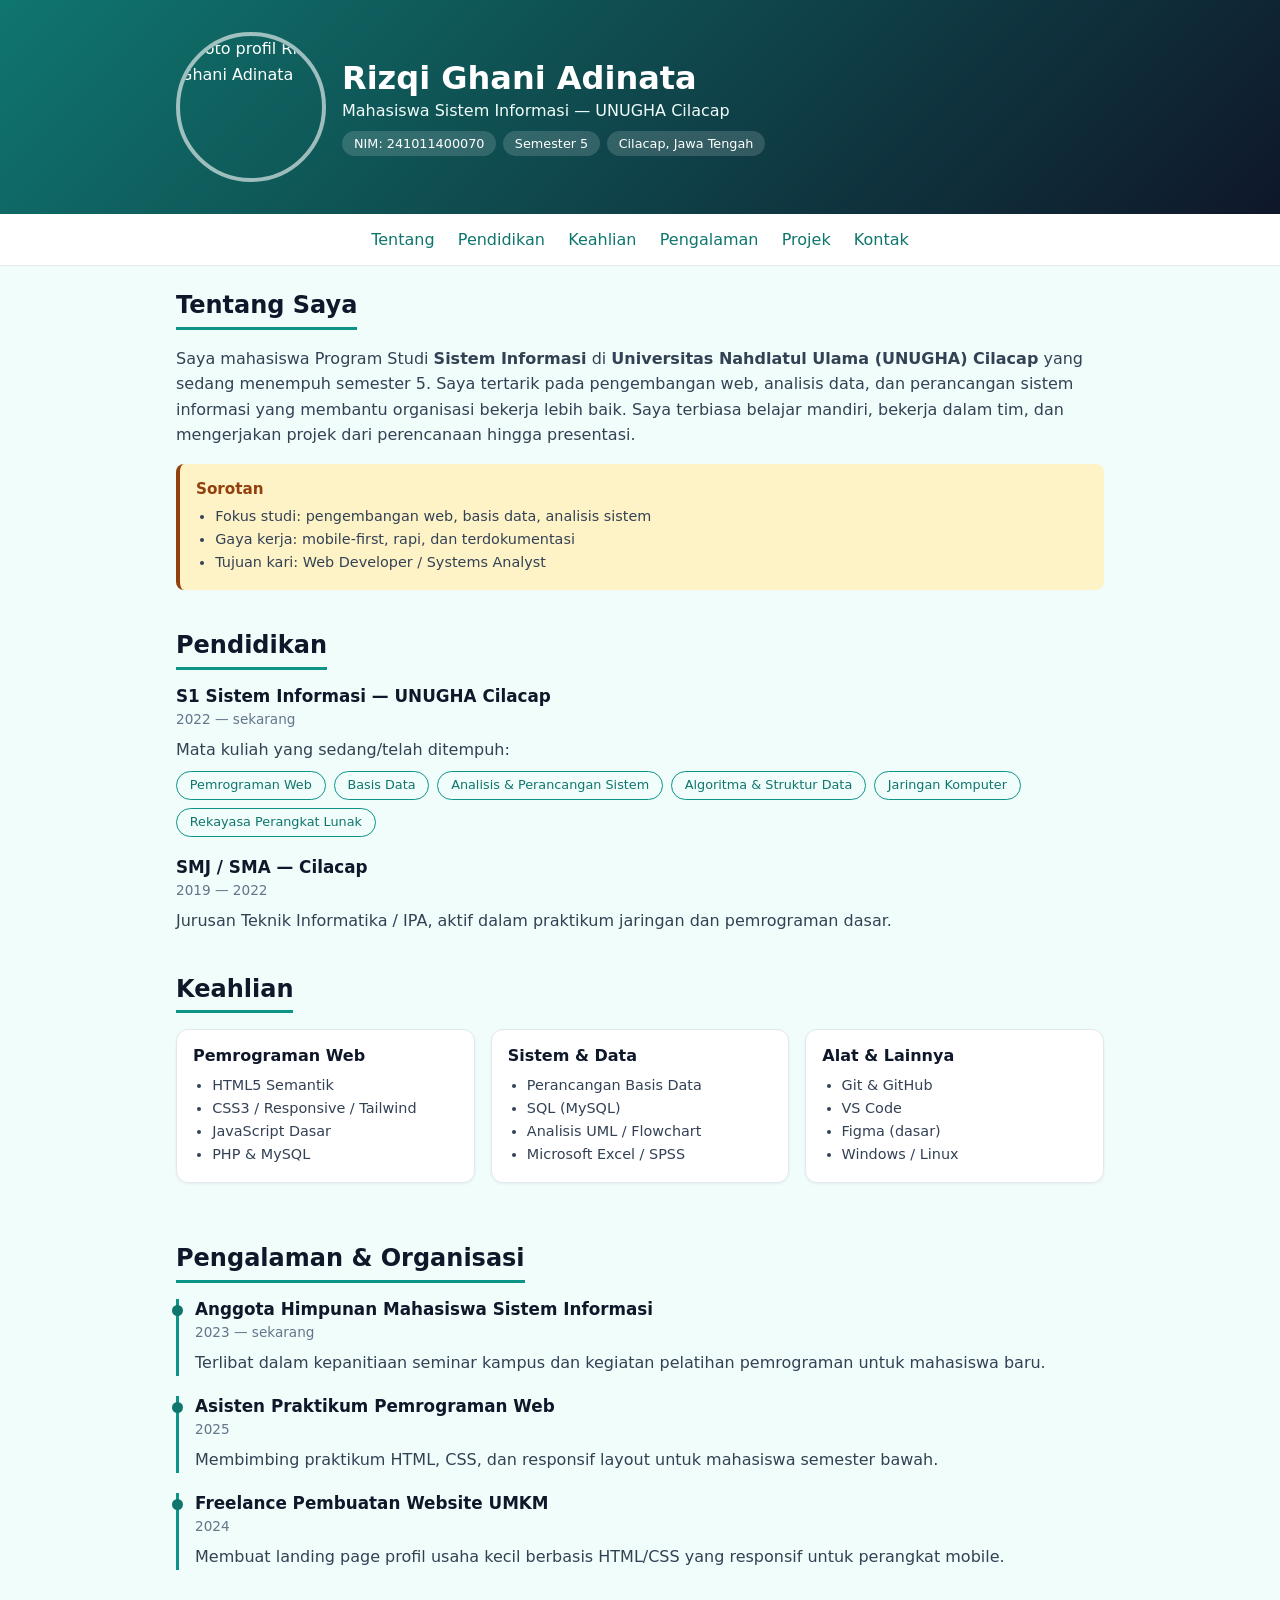
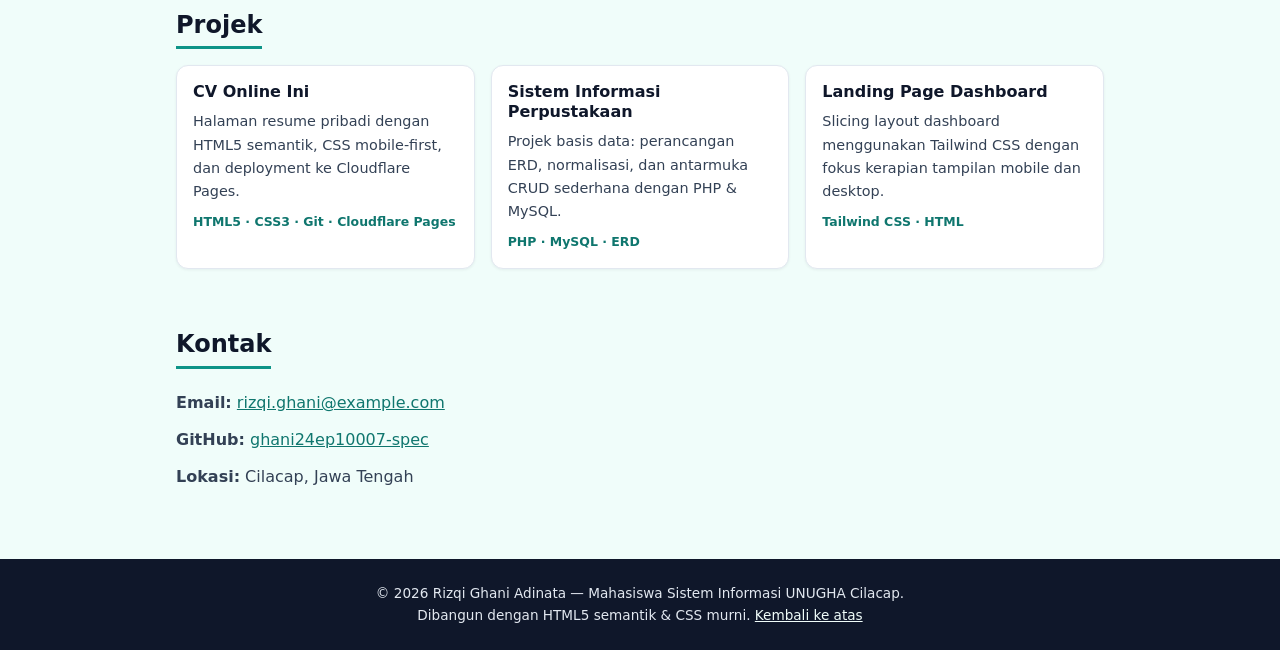
==== index.html @ a1127f34 "Buat CV online mahasiswa SI UNUGHA Cilacap (HTML5 semantik + CSS mobile-first)" ====
<!DOCTYPE html>
<html lang="id">
<head>
  <meta charset="UTF-8">
  <meta name="viewport" content="width=device-width, initial-scale=1.0">
  <meta name="description" content="CV Online — Rizqi Ghani Adinata, Mahasiswa Program Studi Sistem Informasi, Universitas Nahdlatul Ulama (UNUGHA) Cilacap.">
  <meta name="author" content="Rizqi Ghani Adinata">
  <meta property="og:title" content="CV Online — Rizqi Ghani Adinata | Mahasiswa SI UNUGHA Cilacap">
  <meta property="og:description" content="Resume / CV online pribadi mahasiswa Sistem Informasi UNUGHA Cilacap.">
  <meta property="og:type" content="profile">
  <title>CV Online — Rizqi Ghani Adinata | Mahasiswa SI UNUGHA Cilacap</title>
  <link rel="stylesheet" href="style.css">
</head>
<body>
  <a class="skip-link" href="#main">Lewati ke konten utama</a>

  <header class="site-header">
    <div class="container header-inner">
      <img
        class="avatar"
        src="https://ui-avatars.com/api/?name=Rizqi+Ghani+Adinata&background=0f766e&color=fff&size=256&bold=true"
        alt="Foto profil Rizqi Ghani Adinata"
        width="120" height="120">
      <div class="header-text">
        <h1>Rizqi Ghani Adinata</h1>
        <p class="tagline">Mahasiswa Sistem Informasi &mdash; UNUGHA Cilacap</p>
        <ul class="header-meta" aria-label="Identitas singkat">
          <li>NIM: 241011400070</li>
          <li>Semester 5</li>
          <li>Cilacap, Jawa Tengah</li>
        </ul>
      </div>
    </div>
  </header>

  <nav class="site-nav" aria-label="Navigasi utama">
    <input type="checkbox" id="nav-toggle" class="nav-toggle" aria-hidden="true">
    <label for="nav-toggle" class="nav-toggle-label" aria-label="Buka atau tutup menu navigasi">
      <span class="hamburger" aria-hidden="true"></span>
      <span class="toggle-text">Menu</span>
    </label>
    <ul class="nav-list container">
      <li><a href="#tentang">Tentang</a></li>
      <li><a href="#pendidikan">Pendidikan</a></li>
      <li><a href="#keahlian">Keahlian</a></li>
      <li><a href="#pengalaman">Pengalaman</a></li>
      <li><a href="#projek">Projek</a></li>
      <li><a href="#kontak">Kontak</a></li>
    </ul>
  </nav>

  <main id="main" class="container">

    <section id="tentang" aria-labelledby="tentang-title">
      <h2 id="tentang-title">Tentang Saya</h2>
      <p>
        Saya mahasiswa Program Studi <strong>Sistem Informasi</strong> di
        <strong>Universitas Nahdlatul Ulama (UNUGHA) Cilacap</strong> yang sedang menempuh
        semester 5. Saya tertarik pada pengembangan web, analisis data, dan perancangan
        sistem informasi yang membantu organisasi bekerja lebih baik. Saya terbiasa belajar
        mandiri, bekerja dalam tim, dan mengerjakan projek dari perencanaan hingga presentasi.
      </p>
      <aside class="highlight-box" aria-label="Sorotan profil">
        <h3>Sorotan</h3>
        <ul>
          <li>Fokus studi: pengembangan web, basis data, analisis sistem</li>
          <li>Gaya kerja: mobile-first, rapi, dan terdokumentasi</li>
          <li>Tujuan kari: Web Developer / Systems Analyst</li>
        </ul>
      </aside>
    </section>

    <section id="pendidikan" aria-labelledby="pendidikan-title">
      <h2 id="pendidikan-title">Pendidikan</h2>
      <article>
        <h3>S1 Sistem Informasi — UNUGHA Cilacap</h3>
        <p class="period"><time datetime="2022">2022</time> — sekarang</p>
        <p>Mata kuliah yang sedang/telah ditempuh:</p>
        <ul class="chips" aria-label="Daftar mata kuliah">
          <li>Pemrograman Web</li>
          <li>Basis Data</li>
          <li>Analisis &amp; Perancangan Sistem</li>
          <li>Algoritma &amp; Struktur Data</li>
          <li>Jaringan Komputer</li>
          <li>Rekayasa Perangkat Lunak</li>
        </ul>
      </article>
      <article>
        <h3>SMJ / SMA — Cilacap</h3>
        <p class="period"><time datetime="2019">2019</time> — <time datetime="2022">2022</time></p>
        <p>Jurusan Teknik Informatika / IPA, aktif dalam praktikum jaringan dan pemrograman dasar.</p>
      </article>
    </section>

    <section id="keahlian" aria-labelledby="keahlian-title">
      <h2 id="keahlian-title">Keahlian</h2>
      <div class="skills-grid">
        <article class="skill-card">
          <h3>Pemrograman Web</h3>
          <ul>
            <li>HTML5 Semantik</li>
            <li>CSS3 / Responsive / Tailwind</li>
            <li>JavaScript Dasar</li>
            <li>PHP &amp; MySQL</li>
          </ul>
        </article>
        <article class="skill-card">
          <h3>Sistem &amp; Data</h3>
          <ul>
            <li>Perancangan Basis Data</li>
            <li>SQL (MySQL)</li>
            <li>Analisis UML / Flowchart</li>
            <li>Microsoft Excel / SPSS</li>
          </ul>
        </article>
        <article class="skill-card">
          <h3>Alat &amp; Lainnya</h3>
          <ul>
            <li>Git &amp; GitHub</li>
            <li>VS Code</li>
            <li>Figma (dasar)</li>
            <li>Windows / Linux</li>
          </ul>
        </article>
      </div>
    </section>

    <section id="pengalaman" aria-labelledby="pengalaman-title">
      <h2 id="pengalaman-title">Pengalaman &amp; Organisasi</h2>
      <article class="timeline-item">
        <h3>Anggota Himpunan Mahasiswa Sistem Informasi</h3>
        <p class="period"><time datetime="2023">2023</time> — sekarang</p>
        <p>Terlibat dalam kepanitiaan seminar kampus dan kegiatan pelatihan pemrograman untuk mahasiswa baru.</p>
      </article>
      <article class="timeline-item">
        <h3>Asisten Praktikum Pemrograman Web</h3>
        <p class="period"><time datetime="2025">2025</time></p>
        <p>Membimbing praktikum HTML, CSS, dan responsif layout untuk mahasiswa semester bawah.</p>
      </article>
      <article class="timeline-item">
        <h3>Freelance Pembuatan Website UMKM</h3>
        <p class="period"><time datetime="2024">2024</time></p>
        <p>Membuat landing page profil usaha kecil berbasis HTML/CSS yang responsif untuk perangkat mobile.</p>
      </article>
    </section>

    <section id="projek" aria-labelledby="projek-title">
      <h2 id="projek-title">Projek</h2>
      <div class="projects-grid">
        <article class="project-card">
          <h3>CV Online Ini</h3>
          <p>Halaman resume pribadi dengan HTML5 semantik, CSS mobile-first, dan deployment ke Cloudflare Pages.</p>
          <p class="tech" aria-label="Teknologi yang digunakan">HTML5 · CSS3 · Git · Cloudflare Pages</p>
        </article>
        <article class="project-card">
          <h3>Sistem Informasi Perpustakaan</h3>
          <p>Projek basis data: perancangan ERD, normalisasi, dan antarmuka CRUD sederhana dengan PHP &amp; MySQL.</p>
          <p class="tech" aria-label="Teknologi yang digunakan">PHP · MySQL · ERD</p>
        </article>
        <article class="project-card">
          <h3>Landing Page Dashboard</h3>
          <p>Slicing layout dashboard menggunakan Tailwind CSS dengan fokus kerapian tampilan mobile dan desktop.</p>
          <p class="tech" aria-label="Teknologi yang digunakan">Tailwind CSS · HTML</p>
        </article>
      </div>
    </section>

    <section id="kontak" aria-labelledby="kontak-title">
      <h2 id="kontak-title">Kontak</h2>
      <ul class="contact-list">
        <li><strong>Email:</strong> <a href="mailto:rizqi.ghani@example.com">rizqi.ghani@example.com</a></li>
        <li><strong>GitHub:</strong> <a href="https://github.com/ghani24ep10007-spec" rel="noopener" target="_blank">ghani24ep10007-spec</a></li>
        <li><strong>Lokasi:</strong> Cilacap, Jawa Tengah</li>
      </ul>
    </section>

  </main>

  <footer class="site-footer">
    <div class="container">
      <p>&copy; <time datetime="2026">2026</time> Rizqi Ghani Adinata — Mahasiswa Sistem Informasi UNUGHA Cilacap.</p>
      <p>Dibangun dengan HTML5 semantik &amp; CSS murni. <a href="#main">Kembali ke atas</a></p>
    </div>
  </footer>
</body>
</html>
---- style.css ----
/* ============ RESET & BASE (mobile-first) ============ */
*, *::before, *::after { box-sizing: border-box; margin: 0; padding: 0; }

:root {
  --teal-700: #0f766e;
  --teal-600: #0d9488;
  --teal-50:  #f0fdfa;
  --slate-900: #0f172a;
  --slate-700: #334155;
  --slate-500: #64748b;
  --slate-200: #e2e8f0;
  --white: #ffffff;
  --amber-100: #fef3c7;
  --amber-800: #92400e;
}

html { scroll-behavior: smooth; }

body {
  font-family: system-ui, -apple-system, "Segoe UI", Roboto, sans-serif;
  line-height: 1.6;
  color: var(--slate-700);
  background: var(--teal-50);
}

img { max-width: 100%; height: auto; display: block; }

h1, h2, h3 { color: var(--slate-900); line-height: 1.25; }

.container { width: 100%; padding-inline: 1rem; margin-inline: auto; }

a { color: var(--teal-700); }
a:hover, a:focus-visible { color: var(--teal-600); }

/* Skip link untuk aksesibilitas keyboard */
.skip-link {
  position: absolute;
  left: -999px;
  top: 0;
  background: var(--slate-900);
  color: var(--white);
  padding: .5rem 1rem;
  z-index: 100;
}
.skip-link:focus { left: .5rem; top: .5rem; }

/* ============ HEADER ============ */
.site-header {
  background: linear-gradient(135deg, var(--teal-700), var(--slate-900));
  color: var(--white);
  padding-block: 2rem;
}
.header-inner {
  display: flex;
  flex-direction: column;
  align-items: center;
  text-align: center;
  gap: 1rem;
}
.avatar {
  border-radius: 50%;
  border: 4px solid rgba(255, 255, 255, .6);
}
.site-header h1 { color: var(--white); font-size: 1.6rem; }
.tagline { color: var(--teal-50); font-size: 1rem; }
.header-meta {
  list-style: none;
  display: flex;
  flex-wrap: wrap;
  justify-content: center;
  gap: .4rem;
  margin-top: .5rem;
}
.header-meta li {
  background: rgba(255, 255, 255, .15);
  border-radius: 999px;
  padding: .15rem .75rem;
  font-size: .8rem;
}

/* ============ NAV ============ */
.site-nav {
  background: var(--white);
  border-bottom: 1px solid var(--slate-200);
  position: sticky;
  top: 0;
  z-index: 50;
}
.nav-toggle { position: absolute; opacity: 0; pointer-events: none; }
.nav-toggle-label {
  display: flex;
  align-items: center;
  gap: .5rem;
  padding: .75rem 1rem;
  cursor: pointer;
  font-weight: 600;
  color: var(--teal-700);
  user-select: none;
}
.hamburger,
.hamburger::before,
.hamburger::after {
  content: "";
  display: block;
  width: 22px;
  height: 2px;
  background: var(--teal-700);
  position: relative;
  transition: transform .25s ease, opacity .25s ease;
}
.hamburger::before { position: absolute; top: -7px; }
.hamburger::after  { position: absolute; top:  7px; }

.nav-list {
  list-style: none;
  display: none;
  flex-direction: column;
  padding-inline: 1rem;
}
.nav-list a {
  display: block;
  padding: .7rem .25rem;
  text-decoration: none;
  font-weight: 500;
  border-top: 1px solid var(--slate-200);
}
.nav-toggle:checked ~ .nav-list { display: flex; }
.nav-toggle:checked ~ .nav-toggle-label .hamburger { background: transparent; }
.nav-toggle:checked ~ .nav-toggle-label .hamburger::before { transform: translateY(7px) rotate(45deg); }
.nav-toggle:checked ~ .nav-toggle-label .hamburger::after  { transform: translateY(-7px) rotate(-45deg); }
.nav-toggle:focus-visible ~ .nav-toggle-label { outline: 2px solid var(--teal-600); outline-offset: 2px; }

/* ============ MAIN / SECTIONS ============ */
main { padding-block: 1.5rem; }

section { margin-bottom: 2.5rem; }
section h2 {
  font-size: 1.3rem;
  margin-bottom: 1rem;
  padding-bottom: .4rem;
  border-bottom: 3px solid var(--teal-600);
  display: inline-block;
}
section article { margin-bottom: 1.25rem; }
section article h3 { font-size: 1.05rem; }
.period { color: var(--slate-500); font-size: .85rem; margin-block: .15rem .4rem; }

.highlight-box {
  background: var(--amber-100);
  border-left: 4px solid var(--amber-800);
  border-radius: .5rem;
  padding: 1rem;
  margin-top: 1rem;
}
.highlight-box h3 { font-size: .95rem; color: var(--amber-800); margin-bottom: .4rem; }
.highlight-box ul { padding-left: 1.2rem; font-size: .9rem; }

.chips {
  list-style: none;
  display: flex;
  flex-wrap: wrap;
  gap: .5rem;
  margin-top: .5rem;
}
.chips li {
  background: var(--teal-50);
  border: 1px solid var(--teal-600);
  color: var(--teal-700);
  border-radius: 999px;
  padding: .2rem .8rem;
  font-size: .8rem;
}

/* ---- Keahlian ---- */
.skills-grid { display: grid; gap: 1rem; }
.skill-card, .project-card {
  background: var(--white);
  border: 1px solid var(--slate-200);
  border-radius: .75rem;
  padding: 1rem;
  box-shadow: 0 1px 3px rgba(15, 23, 42, .06);
}
.skill-card h3, .project-card h3 { font-size: 1rem; margin-bottom: .5rem; }
.skill-card ul { padding-left: 1.2rem; font-size: .9rem; }

/* ---- Pengalaman (timeline) ---- */
.timeline-item {
  border-left: 3px solid var(--teal-600);
  padding-left: 1rem;
  position: relative;
}
.timeline-item::before {
  content: "";
  position: absolute;
  left: -7px;
  top: .4rem;
  width: 11px;
  height: 11px;
  border-radius: 50%;
  background: var(--teal-700);
}

/* ---- Projek ---- */
.projects-grid { display: grid; gap: 1rem; }
.project-card p { font-size: .9rem; }
.tech {
  margin-top: .6rem;
  font-size: .78rem !important;
  font-weight: 600;
  color: var(--teal-700);
}

/* ---- Kontak ---- */
.contact-list { list-style: none; }
.contact-list li { padding-block: .35rem; }

/* ============ FOOTER ============ */
.site-footer {
  background: var(--slate-900);
  color: var(--slate-200);
  text-align: center;
  padding-block: 1.5rem;
  font-size: .85rem;
}
.site-footer a { color: var(--teal-50); }

/* ============ TABLET (>= 640px) ============ */
@media (min-width: 640px) {
  .container { max-width: 640px; }
  .site-header h1 { font-size: 2rem; }
  .header-inner { text-align: left; flex-direction: row; }
  .header-meta { justify-content: flex-start; }
  .skills-grid, .projects-grid { grid-template-columns: repeat(2, 1fr); }

  .nav-toggle-label { display: none; }
  .nav-list {
    display: flex !important;
    flex-direction: row;
    justify-content: center;
    flex-wrap: wrap;
    gap: 1.25rem;
  }
  .nav-list a { border-top: none; padding: .8rem .1rem; }
}

/* ============ DESKTOP (>= 1024px) ============ */
@media (min-width: 1024px) {
  .container { max-width: 960px; }
  section h2 { font-size: 1.5rem; }
  .skills-grid { grid-template-columns: repeat(3, 1fr); }
  .projects-grid { grid-template-columns: repeat(3, 1fr); }
  .avatar { width: 150px; height: 150px; }
}
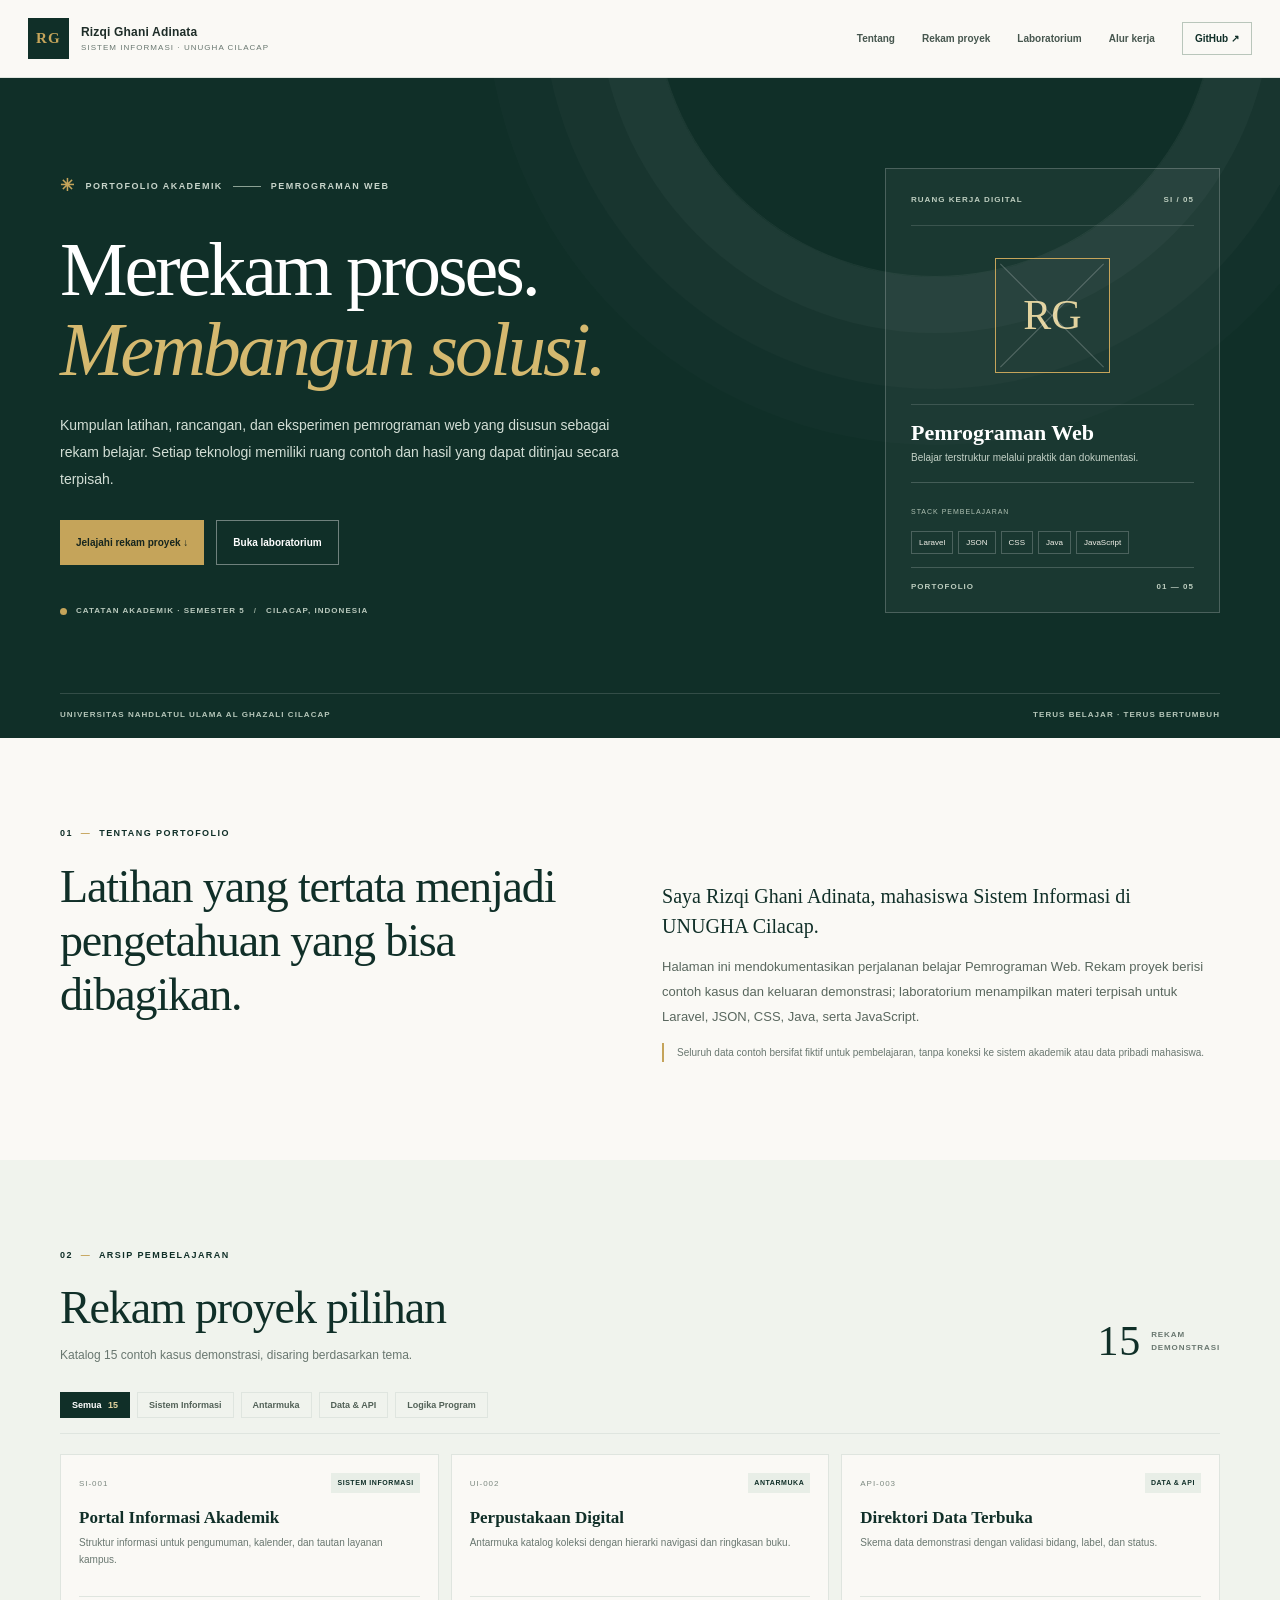
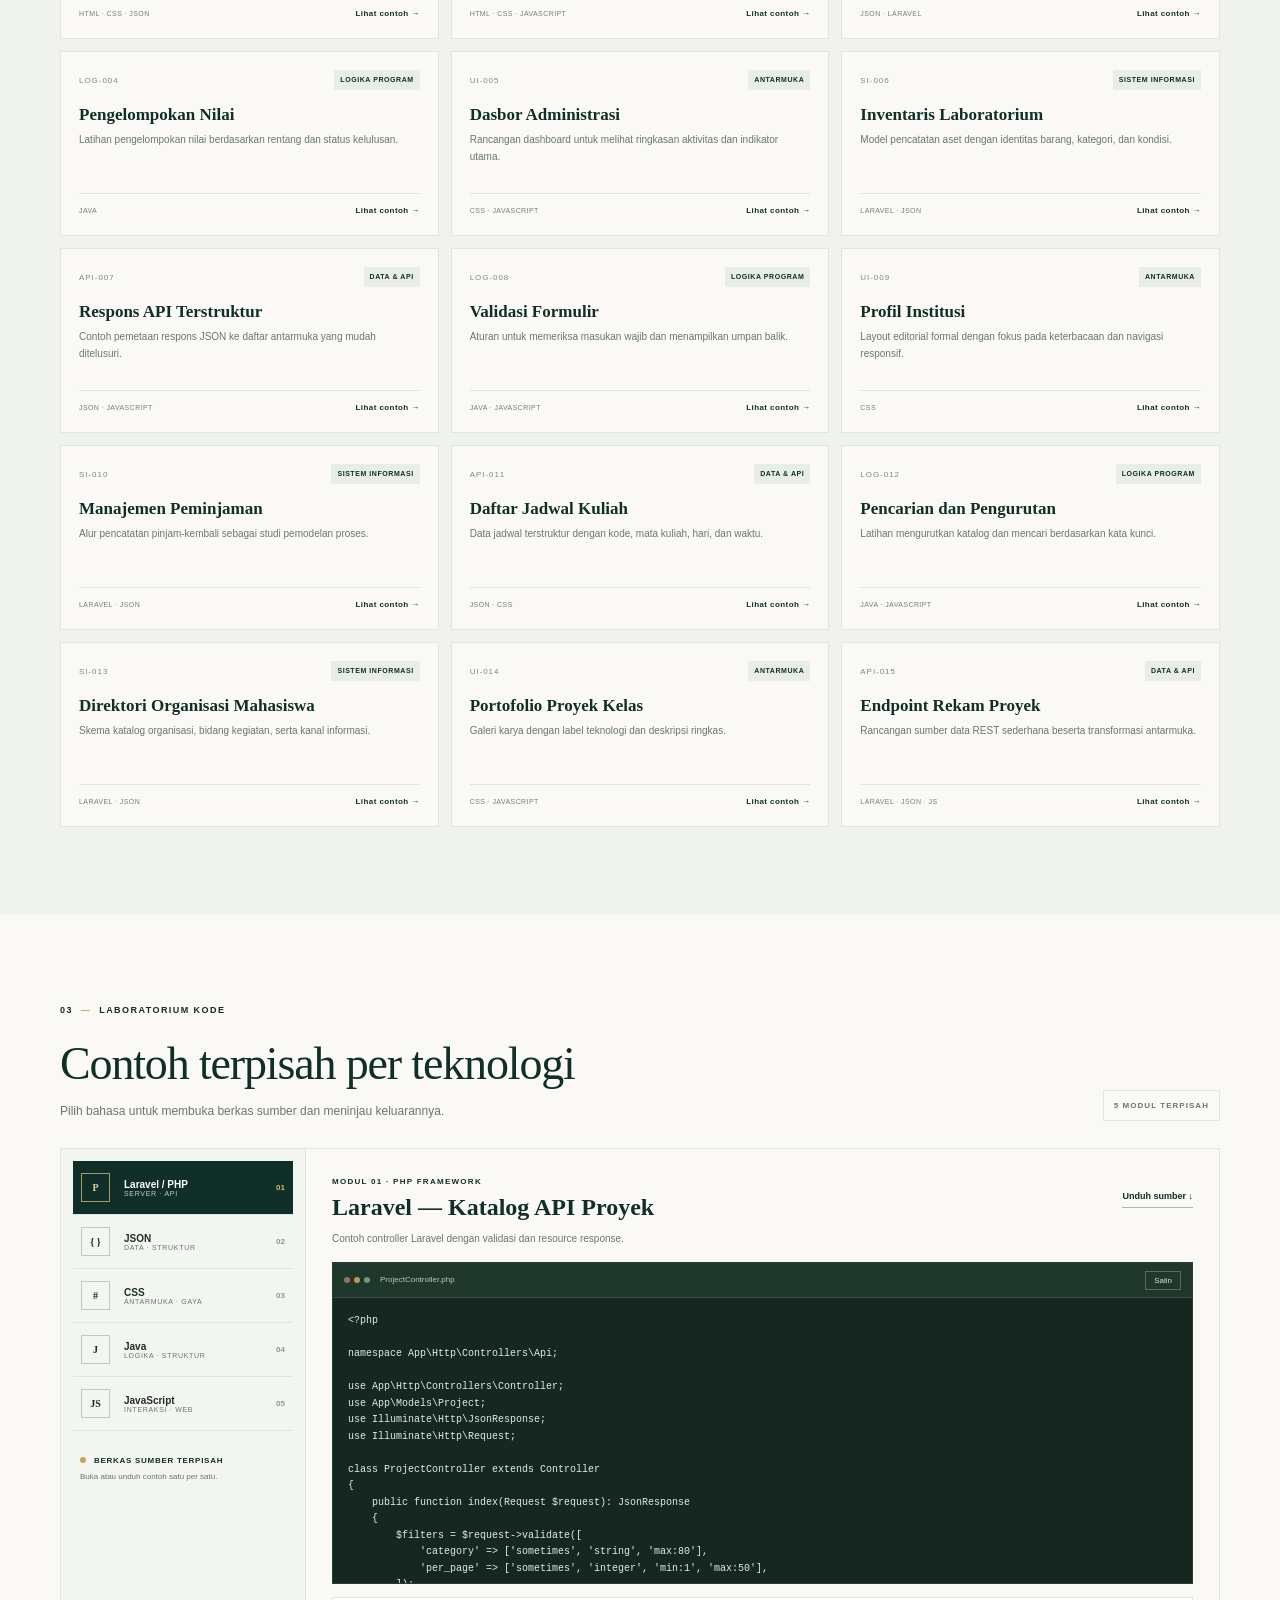
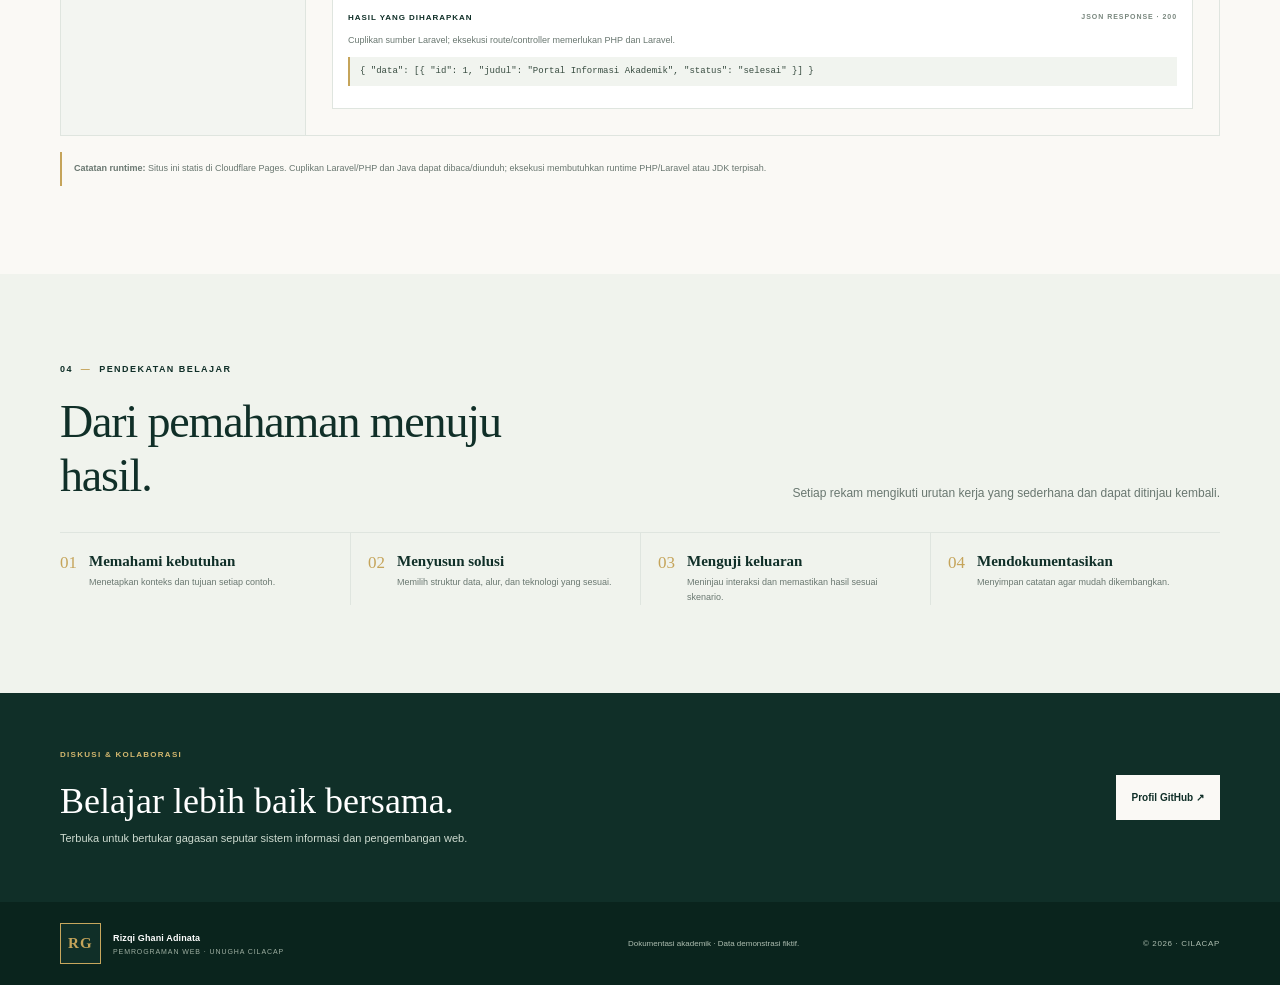
==== commit 0422395f: "Build formal programming language portfolio" ====
--- a/index.html
+++ b/index.html
@@ -1,186 +1,54 @@
-<!DOCTYPE html>
+<!doctype html>
 <html lang="id">
 <head>
-  <meta charset="UTF-8">
-  <meta name="viewport" content="width=device-width, initial-scale=1.0">
-  <meta name="description" content="CV Online — Rizqi Ghani Adinata, Mahasiswa Program Studi Sistem Informasi, Universitas Nahdlatul Ulama (UNUGHA) Cilacap.">
-  <meta name="author" content="Rizqi Ghani Adinata">
-  <meta property="og:title" content="CV Online — Rizqi Ghani Adinata | Mahasiswa SI UNUGHA Cilacap">
-  <meta property="og:description" content="Resume / CV online pribadi mahasiswa Sistem Informasi UNUGHA Cilacap.">
-  <meta property="og:type" content="profile">
-  <title>CV Online — Rizqi Ghani Adinata | Mahasiswa SI UNUGHA Cilacap</title>
-  <link rel="stylesheet" href="style.css">
+<meta charset="utf-8"><meta name="viewport" content="width=device-width,initial-scale=1"><meta name="theme-color" content="#102f28">
+<meta name="description" content="Portofolio akademik Rizqi Ghani Adinata: rekam proyek Pemrograman Web dengan Laravel, JSON, CSS, Java, dan JavaScript.">
+<meta property="og:title" content="Rizqi Ghani Adinata | Portofolio Pemrograman Web"><meta property="og:description" content="Rekam proyek akademik dengan contoh kode dan pratinjau terpisah menurut teknologi.">
+<link rel="icon" href="./favicon.svg" type="image/svg+xml"><link rel="stylesheet" href="./style.css"><script src="./app.js" defer></script>
+<title>Portofolio Pemrograman Web | Rizqi Ghani Adinata</title>
 </head>
 <body>
-  <a class="skip-link" href="#main">Lewati ke konten utama</a>
-
-  <header class="site-header">
-    <div class="container header-inner">
-      <img
-        class="avatar"
-        src="https://ui-avatars.com/api/?name=Rizqi+Ghani+Adinata&background=0f766e&color=fff&size=256&bold=true"
-        alt="Foto profil Rizqi Ghani Adinata"
-        width="120" height="120">
-      <div class="header-text">
-        <h1>Rizqi Ghani Adinata</h1>
-        <p class="tagline">Mahasiswa Sistem Informasi &mdash; UNUGHA Cilacap</p>
-        <ul class="header-meta" aria-label="Identitas singkat">
-          <li>NIM: 241011400070</li>
-          <li>Semester 5</li>
-          <li>Cilacap, Jawa Tengah</li>
-        </ul>
-      </div>
-    </div>
-  </header>
-
-  <nav class="site-nav" aria-label="Navigasi utama">
-    <input type="checkbox" id="nav-toggle" class="nav-toggle" aria-hidden="true">
-    <label for="nav-toggle" class="nav-toggle-label" aria-label="Buka atau tutup menu navigasi">
-      <span class="hamburger" aria-hidden="true"></span>
-      <span class="toggle-text">Menu</span>
-    </label>
-    <ul class="nav-list container">
-      <li><a href="#tentang">Tentang</a></li>
-      <li><a href="#pendidikan">Pendidikan</a></li>
-      <li><a href="#keahlian">Keahlian</a></li>
-      <li><a href="#pengalaman">Pengalaman</a></li>
-      <li><a href="#projek">Projek</a></li>
-      <li><a href="#kontak">Kontak</a></li>
-    </ul>
-  </nav>
-
-  <main id="main" class="container">
-
-    <section id="tentang" aria-labelledby="tentang-title">
-      <h2 id="tentang-title">Tentang Saya</h2>
-      <p>
-        Saya mahasiswa Program Studi <strong>Sistem Informasi</strong> di
-        <strong>Universitas Nahdlatul Ulama (UNUGHA) Cilacap</strong> yang sedang menempuh
-        semester 5. Saya tertarik pada pengembangan web, analisis data, dan perancangan
-        sistem informasi yang membantu organisasi bekerja lebih baik. Saya terbiasa belajar
-        mandiri, bekerja dalam tim, dan mengerjakan projek dari perencanaan hingga presentasi.
-      </p>
-      <aside class="highlight-box" aria-label="Sorotan profil">
-        <h3>Sorotan</h3>
-        <ul>
-          <li>Fokus studi: pengembangan web, basis data, analisis sistem</li>
-          <li>Gaya kerja: mobile-first, rapi, dan terdokumentasi</li>
-          <li>Tujuan kari: Web Developer / Systems Analyst</li>
-        </ul>
-      </aside>
-    </section>
-
-    <section id="pendidikan" aria-labelledby="pendidikan-title">
-      <h2 id="pendidikan-title">Pendidikan</h2>
-      <article>
-        <h3>S1 Sistem Informasi — UNUGHA Cilacap</h3>
-        <p class="period"><time datetime="2022">2022</time> — sekarang</p>
-        <p>Mata kuliah yang sedang/telah ditempuh:</p>
-        <ul class="chips" aria-label="Daftar mata kuliah">
-          <li>Pemrograman Web</li>
-          <li>Basis Data</li>
-          <li>Analisis &amp; Perancangan Sistem</li>
-          <li>Algoritma &amp; Struktur Data</li>
-          <li>Jaringan Komputer</li>
-          <li>Rekayasa Perangkat Lunak</li>
-        </ul>
-      </article>
-      <article>
-        <h3>SMJ / SMA — Cilacap</h3>
-        <p class="period"><time datetime="2019">2019</time> — <time datetime="2022">2022</time></p>
-        <p>Jurusan Teknik Informatika / IPA, aktif dalam praktikum jaringan dan pemrograman dasar.</p>
-      </article>
-    </section>
-
-    <section id="keahlian" aria-labelledby="keahlian-title">
-      <h2 id="keahlian-title">Keahlian</h2>
-      <div class="skills-grid">
-        <article class="skill-card">
-          <h3>Pemrograman Web</h3>
-          <ul>
-            <li>HTML5 Semantik</li>
-            <li>CSS3 / Responsive / Tailwind</li>
-            <li>JavaScript Dasar</li>
-            <li>PHP &amp; MySQL</li>
-          </ul>
-        </article>
-        <article class="skill-card">
-          <h3>Sistem &amp; Data</h3>
-          <ul>
-            <li>Perancangan Basis Data</li>
-            <li>SQL (MySQL)</li>
-            <li>Analisis UML / Flowchart</li>
-            <li>Microsoft Excel / SPSS</li>
-          </ul>
-        </article>
-        <article class="skill-card">
-          <h3>Alat &amp; Lainnya</h3>
-          <ul>
-            <li>Git &amp; GitHub</li>
-            <li>VS Code</li>
-            <li>Figma (dasar)</li>
-            <li>Windows / Linux</li>
-          </ul>
-        </article>
-      </div>
-    </section>
-
-    <section id="pengalaman" aria-labelledby="pengalaman-title">
-      <h2 id="pengalaman-title">Pengalaman &amp; Organisasi</h2>
-      <article class="timeline-item">
-        <h3>Anggota Himpunan Mahasiswa Sistem Informasi</h3>
-        <p class="period"><time datetime="2023">2023</time> — sekarang</p>
-        <p>Terlibat dalam kepanitiaan seminar kampus dan kegiatan pelatihan pemrograman untuk mahasiswa baru.</p>
-      </article>
-      <article class="timeline-item">
-        <h3>Asisten Praktikum Pemrograman Web</h3>
-        <p class="period"><time datetime="2025">2025</time></p>
-        <p>Membimbing praktikum HTML, CSS, dan responsif layout untuk mahasiswa semester bawah.</p>
-      </article>
-      <article class="timeline-item">
-        <h3>Freelance Pembuatan Website UMKM</h3>
-        <p class="period"><time datetime="2024">2024</time></p>
-        <p>Membuat landing page profil usaha kecil berbasis HTML/CSS yang responsif untuk perangkat mobile.</p>
-      </article>
-    </section>
-
-    <section id="projek" aria-labelledby="projek-title">
-      <h2 id="projek-title">Projek</h2>
-      <div class="projects-grid">
-        <article class="project-card">
-          <h3>CV Online Ini</h3>
-          <p>Halaman resume pribadi dengan HTML5 semantik, CSS mobile-first, dan deployment ke Cloudflare Pages.</p>
-          <p class="tech" aria-label="Teknologi yang digunakan">HTML5 · CSS3 · Git · Cloudflare Pages</p>
-        </article>
-        <article class="project-card">
-          <h3>Sistem Informasi Perpustakaan</h3>
-          <p>Projek basis data: perancangan ERD, normalisasi, dan antarmuka CRUD sederhana dengan PHP &amp; MySQL.</p>
-          <p class="tech" aria-label="Teknologi yang digunakan">PHP · MySQL · ERD</p>
-        </article>
-        <article class="project-card">
-          <h3>Landing Page Dashboard</h3>
-          <p>Slicing layout dashboard menggunakan Tailwind CSS dengan fokus kerapian tampilan mobile dan desktop.</p>
-          <p class="tech" aria-label="Teknologi yang digunakan">Tailwind CSS · HTML</p>
-        </article>
-      </div>
-    </section>
-
-    <section id="kontak" aria-labelledby="kontak-title">
-      <h2 id="kontak-title">Kontak</h2>
-      <ul class="contact-list">
-        <li><strong>Email:</strong> <a href="mailto:rizqi.ghani@example.com">rizqi.ghani@example.com</a></li>
-        <li><strong>GitHub:</strong> <a href="https://github.com/ghani24ep10007-spec" rel="noopener" target="_blank">ghani24ep10007-spec</a></li>
-        <li><strong>Lokasi:</strong> Cilacap, Jawa Tengah</li>
-      </ul>
-    </section>
-
-  </main>
-
-  <footer class="site-footer">
-    <div class="container">
-      <p>&copy; <time datetime="2026">2026</time> Rizqi Ghani Adinata — Mahasiswa Sistem Informasi UNUGHA Cilacap.</p>
-      <p>Dibangun dengan HTML5 semantik &amp; CSS murni. <a href="#main">Kembali ke atas</a></p>
-    </div>
-  </footer>
-</body>
-</html>
+<a class="skip-link" href="#main">Lewati ke konten utama</a>
+<header class="topbar"><a class="brand" href="#home" aria-label="Beranda"><span class="brand-mark">RG</span><span class="brand-copy"><strong>Rizqi Ghani Adinata</strong><small>SISTEM INFORMASI · UNUGHA CILACAP</small></span></a><nav class="main-nav" aria-label="Navigasi utama"><a href="#tentang">Tentang</a><a href="#rekam">Rekam proyek</a><a href="#laboratorium">Laboratorium</a><a href="#alur">Alur kerja</a><a class="nav-contact" href="https://github.com/ghani24ep10007-spec" target="_blank" rel="noreferrer">GitHub ↗</a></nav></header>
+<main id="main">
+<section class="hero" id="home"><div class="hero-grid wrap"><div class="hero-content"><p class="kicker"><span class="kicker-mark">✳</span> PORTOFOLIO AKADEMIK <i></i> PEMROGRAMAN WEB</p><h1>Merekam proses.<br><em>Membangun solusi.</em></h1><p class="hero-lead">Kumpulan latihan, rancangan, dan eksperimen pemrograman web yang disusun sebagai rekam belajar. Setiap teknologi memiliki ruang contoh dan hasil yang dapat ditinjau secara terpisah.</p><div class="hero-actions"><a class="button button-gold" href="#rekam">Jelajahi rekam proyek ↓</a><a class="button button-outline" href="#laboratorium">Buka laboratorium</a></div><div class="hero-footnote"><span class="status-dot"></span> CATATAN AKADEMIK · SEMESTER 5 <i>/</i> CILACAP, INDONESIA</div></div>
+<aside class="hero-panel" aria-label="Ringkasan teknologi"><div class="panel-head"><span>RUANG KERJA DIGITAL</span><span>SI / 05</span></div><div class="panel-monogram"><span>RG</span><i></i><b></b></div><p class="panel-title">Pemrograman Web</p><p class="panel-subtitle">Belajar terstruktur melalui praktik dan dokumentasi.</p><div class="panel-rule"></div><div class="panel-list"><span>STACK PEMBELAJARAN</span><div><b>Laravel</b><b>JSON</b><b>CSS</b><b>Java</b><b>JavaScript</b></div></div><div class="panel-index"><span>PORTOFOLIO</span><span>01 — 05</span></div></aside></div><div class="hero-bottom wrap"><span>UNIVERSITAS NAHDLATUL ULAMA AL GHAZALI CILACAP</span><span>TERUS BELAJAR · TERUS BERTUMBUH</span></div></section>
+<section class="section intro-section" id="tentang"><div class="wrap intro-grid"><div><p class="eyebrow">01 <i>—</i> TENTANG PORTOFOLIO</p><h2>Latihan yang tertata menjadi pengetahuan yang bisa dibagikan.</h2></div><div class="intro-copy"><p class="lead">Saya Rizqi Ghani Adinata, mahasiswa Sistem Informasi di UNUGHA Cilacap.</p><p>Halaman ini mendokumentasikan perjalanan belajar Pemrograman Web. Rekam proyek berisi contoh kasus dan keluaran demonstrasi; laboratorium menampilkan materi terpisah untuk Laravel, JSON, CSS, Java, serta JavaScript.</p><p class="subtle-note">Seluruh data contoh bersifat fiktif untuk pembelajaran, tanpa koneksi ke sistem akademik atau data pribadi mahasiswa.</p></div></div></section>
+<section class="section records-section" id="rekam"><div class="wrap"><div class="section-heading"><div><p class="eyebrow">02 <i>—</i> ARSIP PEMBELAJARAN</p><h2>Rekam proyek pilihan</h2><p class="section-desc">Katalog 15 contoh kasus demonstrasi, disaring berdasarkan tema.</p></div><div class="record-count"><strong id="record-count">15</strong><span>REKAM<br>DEMONSTRASI</span></div></div>
+<div class="filter-bar" role="group" aria-label="Filter rekam proyek"><button class="filter-chip active" type="button" data-filter="Semua" aria-pressed="true">Semua <span>15</span></button><button class="filter-chip" type="button" data-filter="Sistem Informasi" aria-pressed="false">Sistem Informasi</button><button class="filter-chip" type="button" data-filter="Antarmuka" aria-pressed="false">Antarmuka</button><button class="filter-chip" type="button" data-filter="Data & API" aria-pressed="false">Data &amp; API</button><button class="filter-chip" type="button" data-filter="Logika Program" aria-pressed="false">Logika Program</button></div>
+<div class="record-grid" id="record-grid" aria-live="polite">
+<article class="record-card" data-category="Sistem Informasi"><div class="record-top"><span>SI-001</span><span class="record-badge">SISTEM INFORMASI</span></div><h3>Portal Informasi Akademik</h3><p>Struktur informasi untuk pengumuman, kalender, dan tautan layanan kampus.</p><div class="record-foot"><span>HTML · CSS · JSON</span><a href="#pane-json" data-open-tab="json">Lihat contoh →</a></div></article>
+<article class="record-card" data-category="Antarmuka"><div class="record-top"><span>UI-002</span><span class="record-badge">ANTARMUKA</span></div><h3>Perpustakaan Digital</h3><p>Antarmuka katalog koleksi dengan hierarki navigasi dan ringkasan buku.</p><div class="record-foot"><span>HTML · CSS · JAVASCRIPT</span><a href="#pane-css" data-open-tab="css">Lihat contoh →</a></div></article>
+<article class="record-card" data-category="Data & API"><div class="record-top"><span>API-003</span><span class="record-badge">DATA &amp; API</span></div><h3>Direktori Data Terbuka</h3><p>Skema data demonstrasi dengan validasi bidang, label, dan status.</p><div class="record-foot"><span>JSON · LARAVEL</span><a href="#pane-laravel" data-open-tab="laravel">Lihat contoh →</a></div></article>
+<article class="record-card" data-category="Logika Program"><div class="record-top"><span>LOG-004</span><span class="record-badge">LOGIKA PROGRAM</span></div><h3>Pengelompokan Nilai</h3><p>Latihan pengelompokan nilai berdasarkan rentang dan status kelulusan.</p><div class="record-foot"><span>JAVA</span><a href="#pane-java" data-open-tab="java">Lihat contoh →</a></div></article>
+<article class="record-card" data-category="Antarmuka"><div class="record-top"><span>UI-005</span><span class="record-badge">ANTARMUKA</span></div><h3>Dasbor Administrasi</h3><p>Rancangan dashboard untuk melihat ringkasan aktivitas dan indikator utama.</p><div class="record-foot"><span>CSS · JAVASCRIPT</span><a href="#pane-javascript" data-open-tab="javascript">Lihat contoh →</a></div></article>
+<article class="record-card" data-category="Sistem Informasi"><div class="record-top"><span>SI-006</span><span class="record-badge">SISTEM INFORMASI</span></div><h3>Inventaris Laboratorium</h3><p>Model pencatatan aset dengan identitas barang, kategori, dan kondisi.</p><div class="record-foot"><span>LARAVEL · JSON</span><a href="#pane-laravel" data-open-tab="laravel">Lihat contoh →</a></div></article>
+<article class="record-card" data-category="Data & API"><div class="record-top"><span>API-007</span><span class="record-badge">DATA &amp; API</span></div><h3>Respons API Terstruktur</h3><p>Contoh pemetaan respons JSON ke daftar antarmuka yang mudah ditelusuri.</p><div class="record-foot"><span>JSON · JAVASCRIPT</span><a href="#pane-json" data-open-tab="json">Lihat contoh →</a></div></article>
+<article class="record-card" data-category="Logika Program"><div class="record-top"><span>LOG-008</span><span class="record-badge">LOGIKA PROGRAM</span></div><h3>Validasi Formulir</h3><p>Aturan untuk memeriksa masukan wajib dan menampilkan umpan balik.</p><div class="record-foot"><span>JAVA · JAVASCRIPT</span><a href="#pane-javascript" data-open-tab="javascript">Lihat contoh →</a></div></article>
+<article class="record-card" data-category="Antarmuka"><div class="record-top"><span>UI-009</span><span class="record-badge">ANTARMUKA</span></div><h3>Profil Institusi</h3><p>Layout editorial formal dengan fokus pada keterbacaan dan navigasi responsif.</p><div class="record-foot"><span>CSS</span><a href="#pane-css" data-open-tab="css">Lihat contoh →</a></div></article>
+<article class="record-card" data-category="Sistem Informasi"><div class="record-top"><span>SI-010</span><span class="record-badge">SISTEM INFORMASI</span></div><h3>Manajemen Peminjaman</h3><p>Alur pencatatan pinjam-kembali sebagai studi pemodelan proses.</p><div class="record-foot"><span>LARAVEL · JSON</span><a href="#pane-laravel" data-open-tab="laravel">Lihat contoh →</a></div></article>
+<article class="record-card" data-category="Data & API"><div class="record-top"><span>API-011</span><span class="record-badge">DATA &amp; API</span></div><h3>Daftar Jadwal Kuliah</h3><p>Data jadwal terstruktur dengan kode, mata kuliah, hari, dan waktu.</p><div class="record-foot"><span>JSON · CSS</span><a href="#pane-json" data-open-tab="json">Lihat contoh →</a></div></article>
+<article class="record-card" data-category="Logika Program"><div class="record-top"><span>LOG-012</span><span class="record-badge">LOGIKA PROGRAM</span></div><h3>Pencarian dan Pengurutan</h3><p>Latihan mengurutkan katalog dan mencari berdasarkan kata kunci.</p><div class="record-foot"><span>JAVA · JAVASCRIPT</span><a href="#pane-java" data-open-tab="java">Lihat contoh →</a></div></article>
+<article class="record-card" data-category="Sistem Informasi"><div class="record-top"><span>SI-013</span><span class="record-badge">SISTEM INFORMASI</span></div><h3>Direktori Organisasi Mahasiswa</h3><p>Skema katalog organisasi, bidang kegiatan, serta kanal informasi.</p><div class="record-foot"><span>LARAVEL · JSON</span><a href="#pane-laravel" data-open-tab="laravel">Lihat contoh →</a></div></article>
+<article class="record-card" data-category="Antarmuka"><div class="record-top"><span>UI-014</span><span class="record-badge">ANTARMUKA</span></div><h3>Portofolio Proyek Kelas</h3><p>Galeri karya dengan label teknologi dan deskripsi ringkas.</p><div class="record-foot"><span>CSS · JAVASCRIPT</span><a href="#pane-css" data-open-tab="css">Lihat contoh →</a></div></article>
+<article class="record-card" data-category="Data & API"><div class="record-top"><span>API-015</span><span class="record-badge">DATA &amp; API</span></div><h3>Endpoint Rekam Proyek</h3><p>Rancangan sumber data REST sederhana beserta transformasi antarmuka.</p><div class="record-foot"><span>LARAVEL · JSON · JS</span><a href="#pane-laravel" data-open-tab="laravel">Lihat contoh →</a></div></article>
+</div></div></section>
+<section class="section lab-section" id="laboratorium"><div class="wrap"><div class="section-heading"><div><p class="eyebrow">03 <i>—</i> LABORATORIUM KODE</p><h2>Contoh terpisah per teknologi</h2><p class="section-desc">Pilih bahasa untuk membuka berkas sumber dan meninjau keluarannya.</p></div><span class="lab-counter">5 MODUL TERPISAH</span></div>
+<div class="lab-layout"><div class="lab-sidebar" role="tablist" aria-label="Pilih bahasa pemrograman">
+<button class="language-tab active" type="button" role="tab" id="tab-laravel" aria-controls="pane-laravel" aria-selected="true" data-language="laravel"><span class="language-mark">P</span><span><strong>Laravel / PHP</strong><small>SERVER · API</small></span><b>01</b></button>
+<button class="language-tab" type="button" role="tab" id="tab-json" aria-controls="pane-json" aria-selected="false" data-language="json"><span class="language-mark">{ }</span><span><strong>JSON</strong><small>DATA · STRUKTUR</small></span><b>02</b></button>
+<button class="language-tab" type="button" role="tab" id="tab-css" aria-controls="pane-css" aria-selected="false" data-language="css"><span class="language-mark">#</span><span><strong>CSS</strong><small>ANTARMUKA · GAYA</small></span><b>03</b></button>
+<button class="language-tab" type="button" role="tab" id="tab-java" aria-controls="pane-java" aria-selected="false" data-language="java"><span class="language-mark">J</span><span><strong>Java</strong><small>LOGIKA · STRUKTUR</small></span><b>04</b></button>
+<button class="language-tab" type="button" role="tab" id="tab-javascript" aria-controls="pane-javascript" aria-selected="false" data-language="javascript"><span class="language-mark">JS</span><span><strong>JavaScript</strong><small>INTERAKSI · WEB</small></span><b>05</b></button><div class="sidebar-note"><span class="status-dot"></span> BERKAS SUMBER TERPISAH<br><small>Buka atau unduh contoh satu per satu.</small></div></div>
+<div class="lab-content">
+<section class="language-pane active" id="pane-laravel" role="tabpanel" aria-labelledby="tab-laravel" data-pane="laravel"><div class="pane-heading"><div><p class="eyebrow">MODUL 01 · PHP FRAMEWORK</p><h3>Laravel — Katalog API Proyek</h3></div><a class="source-link" href="./examples/ProjectController.php" download>Unduh sumber ↓</a></div><p class="pane-description">Contoh controller Laravel dengan validasi dan resource response.</p><div class="code-window"><div class="code-title"><span><i></i><i></i><i></i></span><b>ProjectController.php</b><button class="copy-code" type="button" data-copy="laravel">Salin</button></div><pre><code data-code="laravel">Memuat contoh Laravel…</code></pre></div><div class="output-box"><div class="output-heading"><span>HASIL YANG DIHARAPKAN</span><span class="output-status">JSON RESPONSE · 200</span></div><p>Cuplikan sumber Laravel; eksekusi route/controller memerlukan PHP dan Laravel.</p><pre class="output-code">{ "data": [{ "id": 1, "judul": "Portal Informasi Akademik", "status": "selesai" }] }</pre></div></section>
+<section class="language-pane" id="pane-json" role="tabpanel" aria-labelledby="tab-json" data-pane="json" hidden><div class="pane-heading"><div><p class="eyebrow">MODUL 02 · FORMAT DATA</p><h3>JSON — Rekam Proyek</h3></div><a class="source-link" href="./examples/projects.json" download>Unduh sumber ↓</a></div><p class="pane-description">15 rekam demonstrasi dengan ID, kategori, ringkasan, dan tumpukan teknologi.</p><div class="code-window"><div class="code-title"><span><i></i><i></i><i></i></span><b>projects.json</b><button class="copy-code" type="button" data-copy="json">Salin</button></div><pre><code data-code="json">Memuat contoh JSON…</code></pre></div><div class="output-box"><div class="output-heading"><span>PRATINJAU DATA</span><span class="output-status" id="json-count">15 REKAM</span></div><div class="json-preview" id="json-preview">Memuat data demonstrasi…</div></div></section>
+<section class="language-pane" id="pane-css" role="tabpanel" aria-labelledby="tab-css" data-pane="css" hidden><div class="pane-heading"><div><p class="eyebrow">MODUL 03 · PRESENTASI</p><h3>CSS — Sistem Antarmuka</h3></div><a class="source-link" href="./examples/theme.css" download>Unduh sumber ↓</a></div><p class="pane-description">Token visual dan kartu formal responsif untuk memisahkan struktur dan tampilan.</p><div class="code-window"><div class="code-title"><span><i></i><i></i><i></i></span><b>theme.css</b><button class="copy-code" type="button" data-copy="css">Salin</button></div><pre><code data-code="css">Memuat contoh CSS…</code></pre></div><div class="output-box"><div class="output-heading"><span>PRATINJAU KOMPONEN</span><span class="output-status">RESPONSIF</span></div><div class="css-preview"><span class="preview-number">SI-001</span><h4>Portal Informasi Akademik</h4><p>Ringkasan informasi untuk komunitas kampus.</p><span class="preview-tag">SISTEM INFORMASI</span></div></div></section>
+<section class="language-pane" id="pane-java" role="tabpanel" aria-labelledby="tab-java" data-pane="java" hidden><div class="pane-heading"><div><p class="eyebrow">MODUL 04 · PEMROGRAMAN</p><h3>Java — Katalog Bertipe</h3></div><a class="source-link" href="./examples/ProjectCatalog.java" download>Unduh sumber ↓</a></div><p class="pane-description">Kelas bertipe untuk merepresentasikan dan menyaring rekam proyek.</p><div class="code-window"><div class="code-title"><span><i></i><i></i><i></i></span><b>ProjectCatalog.java</b><button class="copy-code" type="button" data-copy="java">Salin</button></div><pre><code data-code="java">Memuat contoh Java…</code></pre></div><div class="output-box"><div class="output-heading"><span>CONTOH KELUARAN</span><span class="output-status">SIMULASI</span></div><pre class="output-code">Katalog Proyek Pemrograman Web<br>Jumlah contoh: 3<br>Urutan: SI-001 → UI-002 → API-003</pre><p>Untuk menjalankan contoh, kompilasi dengan Java Development Kit (JDK).</p></div></section>
+<section class="language-pane" id="pane-javascript" role="tabpanel" aria-labelledby="tab-javascript" data-pane="javascript" hidden><div class="pane-heading"><div><p class="eyebrow">MODUL 05 · INTERAKSI WEB</p><h3>JavaScript — Filter Langsung</h3></div><a class="source-link" href="./examples/filter.js" download>Unduh sumber ↓</a></div><p class="pane-description">Filter katalog contoh melalui kata kunci tanpa memuat ulang halaman.</p><div class="code-window"><div class="code-title"><span><i></i><i></i><i></i></span><b>filter.js</b><button class="copy-code" type="button" data-copy="javascript">Salin</button></div><pre><code data-code="javascript">Memuat contoh JavaScript…</code></pre></div><div class="output-box"><div class="output-heading"><span>COBA INTERAKSI</span><span class="output-status">LIVE DEMO</span></div><label class="search-label" for="demo-search">Cari dalam 15 rekam demo</label><div class="search-row"><input id="demo-search" type="search" placeholder="Misalnya: katalog, jadwal, data…"><button class="button button-dark" type="button" id="demo-search-button">Cari</button></div><p class="search-result" id="demo-result" aria-live="polite">Ketik kata kunci lalu tekan Cari.</p></div></section>
+</div></div><p class="runtime-note"><strong>Catatan runtime:</strong> Situs ini statis di Cloudflare Pages. Cuplikan Laravel/PHP dan Java dapat dibaca/diunduh; eksekusi membutuhkan runtime PHP/Laravel atau JDK terpisah.</p></div></section>
+<section class="section process-section" id="alur"><div class="wrap"><div class="section-heading"><div><p class="eyebrow">04 <i>—</i> PENDEKATAN BELAJAR</p><h2>Dari pemahaman menuju hasil.</h2></div><p class="section-desc">Setiap rekam mengikuti urutan kerja yang sederhana dan dapat ditinjau kembali.</p></div><ol class="process-list"><li><span>01</span><div><h3>Memahami kebutuhan</h3><p>Menetapkan konteks dan tujuan setiap contoh.</p></div></li><li><span>02</span><div><h3>Menyusun solusi</h3><p>Memilih struktur data, alur, dan teknologi yang sesuai.</p></div></li><li><span>03</span><div><h3>Menguji keluaran</h3><p>Meninjau interaksi dan memastikan hasil sesuai skenario.</p></div></li><li><span>04</span><div><h3>Mendokumentasikan</h3><p>Menyimpan catatan agar mudah dikembangkan.</p></div></li></ol></div></section>
+<section class="contact-section"><div class="wrap contact-inner"><div><p class="eyebrow">DISKUSI &amp; KOLABORASI</p><h2>Belajar lebih baik bersama.</h2><p>Terbuka untuk bertukar gagasan seputar sistem informasi dan pengembangan web.</p></div><a class="button button-light" href="https://github.com/ghani24ep10007-spec" target="_blank" rel="noreferrer">Profil GitHub ↗</a></div></section>
+</main>
+<footer class="site-footer"><div class="wrap footer-inner"><a class="footer-brand" href="#home"><span class="brand-mark">RG</span><span><strong>Rizqi Ghani Adinata</strong><small>PEMROGRAMAN WEB · UNUGHA CILACAP</small></span></a><p>Dokumentasi akademik · Data demonstrasi fiktif.</p><span class="copyright">© 2026 · CILACAP</span></div></footer>
+</body></html>
--- a/style.css
+++ b/style.css
@@ -1,253 +1,1104 @@
-/* ============ RESET & BASE (mobile-first) ============ */
-*, *::before, *::after { box-sizing: border-box; margin: 0; padding: 0; }
+:root{
+  --forest:#102f28;
+  --forest-2:#19493d;
+  --gold:#c5a45a;
+  --ink:#1e2d28;
+  --muted:#697770;
+  --paper:#faf9f5;
+  --white:#fff;
+  --line:#dfe5df;
+  --wash:#f0f3ed;
+  --code:#152720;
+  --serif:Georgia,"Times New Roman",serif;
+  --sans:"Aptos","Segoe UI",Arial,sans-serif
+}
+*{
+  box-sizing:border-box
+}
+html{
+  scroll-behavior:smooth;
+  scroll-padding-top:88px
+}
+body{
+  margin:0;
+  background:var(--paper);
+  color:var(--ink);
+  font:15px/1.7 var(--sans);
+  -webkit-font-smoothing:antialiased
+}
+a{
+  color:inherit
+}
+.wrap{
+  width:min(1160px,calc(100% - 56px));
+  margin-inline:auto
+}
+.skip-link{
+  position:absolute;
+  left:12px;
+  top:-50px;
+  z-index:10;
+  background:#fff;
+  padding:10px
+}
+.skip-link:focus{
+  top:10px
+}
+.topbar{
+  height:78px;
+  background:var(--paper);
+  border-bottom:1px solid var(--line);
+  display:flex;
+  align-items:center;
+  justify-content:space-between;
+  padding:0 max(calc((100% - 1240px)/2),28px);
+  position:sticky;
+  top:0;
+  z-index:5
+}
+.brand,.footer-brand{
+  display:flex;
+  align-items:center;
+  gap:12px;
+  text-decoration:none
+}
+.brand-mark{
+  width:41px;
+  height:41px;
+  background:var(--forest);
+  color:var(--gold);
+  display:grid;
+  place-items:center;
+  font:600 15px var(--serif);
+  letter-spacing:.08em
+}
+.brand-copy,.footer-brand>span:last-child{
+  display:grid;
+  line-height:1.35
+}
+.brand-copy strong,.footer-brand strong{
+  font-size:12px;
+  letter-spacing:.015em
+}
+.brand-copy small,.footer-brand small{
+  font-size:8px;
+  color:var(--muted);
+  letter-spacing:.13em;
+  margin-top:3px
+}
+.main-nav{
+  display:flex;
+  align-items:center;
+  gap:27px
+}
+.main-nav a{
+  text-decoration:none;
+  color:#46564e;
+  font-size:10px;
+  font-weight:600
+}
+.main-nav a:hover,.main-nav .nav-contact{
+  color:var(--forest)
+}
+.main-nav .nav-contact{
+  border:1px solid #b9c6bb;
+  padding:7px 12px
+}
+.hero{
+  background:var(--forest);
+  color:white;
+  position:relative;
+  overflow:hidden
+}
+.hero:before{
+  content:"";
+  position:absolute;
+  width:560px;
+  height:560px;
+  border:1px solid #ffffff0e;
+  border-radius:50%;
+  right:5%;
+  top:-55%;
+  box-shadow:0 0 0 56px #ffffff07,0 0 0 112px #ffffff05,0 0 0 168px #ffffff03
+}
+.hero-grid{
+  position:relative;
+  display:grid;
+  grid-template-columns:1.15fr .75fr;
+  gap:100px;
+  align-items:center;
+  padding-block:85px 75px
+}
+.hero-content{
+  max-width:650px
+}
+.kicker,.eyebrow{
+  font-size:9px;
+  font-weight:700;
+  letter-spacing:.16em
+}
+.kicker{
+  color:#c7d4ca;
+  display:flex;
+  align-items:center;
+  gap:10px
+}
+.kicker-mark{
+  color:var(--gold);
+  font-size:17px
+}
+.kicker i{
+  width:28px;
+  height:1px;
+  background:#8ba194
+}
+.hero h1{
+  font:500 clamp(47px,6vw,76px)/1.05 var(--serif);
+  letter-spacing:-.04em;
+  margin:29px 0 23px
+}
+.hero h1 em{
+  font-weight:500;
+  color:#d5b96f
+}
+.hero-lead{
+  color:#d2ded5;
+  font-size:14px;
+  max-width:580px;
+  line-height:1.9
+}
+.hero-actions{
+  display:flex;
+  gap:12px;
+  margin-top:28px
+}
+.button{
+  min-height:45px;
+  display:inline-flex;
+  align-items:center;
+  justify-content:center;
+  gap:15px;
+  padding:0 16px;
+  text-decoration:none;
+  font-size:10px;
+  font-weight:700;
+  transition:transform .18s,background .18s
+}
+.button:hover{
+  transform:translateY(-2px)
+}
+.button-gold{
+  background:var(--gold);
+  color:#16251e
+}
+.button-outline{
+  border:1px solid #ffffff65;
+  color:white
+}
+.button-outline:hover{
+  background:#ffffff12
+}
+.hero-footnote{
+  display:flex;
+  align-items:center;
+  gap:9px;
+  margin-top:39px;
+  color:#b9c9bd;
+  font-size:8px;
+  letter-spacing:.13em;
+  font-weight:700
+}
+.status-dot{
+  width:7px;
+  height:7px;
+  background:var(--gold);
+  border-radius:50%;
+  display:inline-block
+}
+.hero-footnote i{
+  font-style:normal;
+  color:#8da294
+}
+.hero-panel{
+  max-width:335px;
+  width:100%;
+  justify-self:end;
+  background:#ffffff0b;
+  border:1px solid #ffffff35;
+  padding:24px 25px 18px
+}
+.panel-head,.panel-index{
+  display:flex;
+  justify-content:space-between;
+  color:#bdcdbf;
+  font-size:8px;
+  font-weight:700;
+  letter-spacing:.13em
+}
+.panel-monogram{
+  height:180px;
+  margin:19px 0 15px;
+  display:grid;
+  place-items:center;
+  position:relative;
+  border-block:1px solid #ffffff24
+}
+.panel-monogram span{
+  width:115px;
+  height:115px;
+  border:1px solid var(--gold);
+  display:grid;
+  place-items:center;
+  font:500 42px var(--serif);
+  color:#e3d39f;
+  position:relative
+}
+.panel-monogram i,.panel-monogram b{
+  position:absolute;
+  width:146px;
+  height:1px;
+  background:#ffffff3a;
+  transform:rotate(45deg)
+}
+.panel-monogram b{
+  transform:rotate(-45deg)
+}
+.panel-title{
+  font:600 22px var(--serif);
+  margin:0
+}
+.panel-subtitle{
+  font-size:10px;
+  color:#c4d2c7;
+  margin:3px 0 16px
+}
+.panel-rule{
+  height:1px;
+  background:#ffffff2f
+}
+.panel-list{
+  padding:13px 0
+}
+.panel-list>span{
+  font-size:7px;
+  color:#afc1b3;
+  letter-spacing:.14em
+}
+.panel-list div{
+  display:flex;
+  flex-wrap:wrap;
+  gap:5px;
+  margin-top:9px
+}
+.panel-list b{
+  font-size:8px;
+  font-weight:500;
+  padding:4px 7px;
+  border:1px solid #ffffff36;
+  color:#f2f1e9
+}
+.panel-index{
+  border-top:1px solid #ffffff2f;
+  padding-top:12px
+}
+.hero-bottom{
+  position:relative;
+  display:flex;
+  justify-content:space-between;
+  border-top:1px solid #ffffff25;
+  padding:14px 0 17px;
+  color:#b5c6b9;
+  font-size:8px;
+  letter-spacing:.13em;
+  font-weight:700
+}
+.section{
+  padding-block:88px
+}
+.intro-section{
+  background:var(--paper)
+}
+.intro-grid{
+  display:grid;
+  grid-template-columns:.9fr 1fr;
+  gap:100px
+}
+.eyebrow{
+  color:var(--forest);
+  margin:0 0 18px
+}
+.eyebrow i{
+  color:var(--gold);
+  font-style:normal;
+  padding-inline:4px
+}
+.intro-grid h2,.section-heading h2{
+  font:500 clamp(32px,4vw,46px)/1.18 var(--serif);
+  letter-spacing:-.025em;
+  color:var(--forest);
+  margin:0;
+  max-width:520px
+}
+.intro-copy{
+  padding-top:35px;
+  font-size:13px;
+  color:#59675e;
+  line-height:1.9
+}
+.intro-copy .lead{
+  font:500 20px/1.5 var(--serif);
+  color:var(--forest);
+  margin-bottom:14px
+}
+.subtle-note{
+  border-left:2px solid var(--gold);
+  padding-left:13px;
+  font-size:10px;
+  color:var(--muted)
+}
+.records-section{
+  background:var(--wash)
+}
+.section-heading{
+  display:flex;
+  justify-content:space-between;
+  align-items:end;
+  gap:25px;
+  margin-bottom:27px
+}
+.section-desc{
+  font-size:12px;
+  color:var(--muted);
+  margin:10px 0 0
+}
+.record-count{
+  display:flex;
+  align-items:center;
+  gap:10px;
+  color:var(--muted);
+  font-size:8px;
+  font-weight:700;
+  letter-spacing:.11em
+}
+.record-count strong{
+  font:500 42px var(--serif);
+  color:var(--forest)
+}
+.filter-bar{
+  display:flex;
+  flex-wrap:wrap;
+  gap:7px;
+  border-bottom:1px solid var(--line);
+  padding-bottom:15px;
+  margin-bottom:20px
+}
+.filter-chip{
+  border:1px solid var(--line);
+  background:transparent;
+  color:#526157;
+  padding:7px 11px;
+  font:600 9px var(--sans);
+  cursor:pointer
+}
+.filter-chip span{
+  color:#839086;
+  margin-left:4px
+}
+.filter-chip.active,.filter-chip:hover{
+  background:var(--forest);
+  border-color:var(--forest);
+  color:white
+}
+.filter-chip.active span{
+  color:#e3d39f
+}
+.record-grid{
+  display:grid;
+  grid-template-columns:repeat(3,1fr);
+  gap:12px
+}
+.record-card{
+  background:var(--paper);
+  border:1px solid var(--line);
+  padding:18px;
+  min-height:185px;
+  display:flex;
+  flex-direction:column
+}
+.record-card[hidden]{
+  display:none
+}
+.record-top,.record-foot{
+  display:flex;
+  align-items:center;
+  justify-content:space-between;
+  gap:10px
+}
+.record-top{
+  color:#7c8980;
+  font-size:8px;
+  letter-spacing:.12em
+}
+.record-badge{
+  font-size:7px;
+  font-weight:700;
+  color:var(--forest);
+  background:#e8eee7;
+  padding:4px 6px;
+  letter-spacing:.08em
+}
+.record-card h3{
+  font:600 17px var(--serif);
+  color:var(--forest);
+  margin:15px 0 6px
+}
+.record-card p{
+  font-size:10px;
+  line-height:1.7;
+  color:var(--muted);
+  margin:0 0 14px
+}
+.record-foot{
+  margin-top:auto;
+  border-top:1px solid var(--line);
+  padding-top:10px;
+  color:#748078;
+  font-size:7px;
+  letter-spacing:.06em
+}
+.record-foot a{
+  color:var(--forest);
+  font-weight:700;
+  text-decoration:none;
+  font-size:8px;
+  white-space:nowrap
+}
+.lab-section{
+  background:var(--paper)
+}
+.lab-counter{
+  color:var(--muted);
+  font-size:8px;
+  font-weight:700;
+  letter-spacing:.13em;
+  border:1px solid var(--line);
+  padding:8px 10px;
+  white-space:nowrap
+}
+.lab-layout{
+  display:grid;
+  grid-template-columns:245px 1fr;
+  border:1px solid var(--line);
+  min-height:580px
+}
+.lab-sidebar{
+  background:#f3f5f1;
+  border-right:1px solid var(--line);
+  padding:12px
+}
+.language-tab{
+  width:100%;
+  border:0;
+  border-bottom:1px solid var(--line);
+  background:transparent;
+  display:grid;
+  grid-template-columns:34px 1fr auto;
+  gap:9px;
+  align-items:center;
+  text-align:left;
+  padding:12px 8px;
+  cursor:pointer;
+  color:var(--ink)
+}
+.language-tab:hover,.language-tab.active{
+  background:var(--forest);
+  color:white
+}
+.language-mark{
+  width:29px;
+  height:29px;
+  border:1px solid #bfcabf;
+  display:grid;
+  place-items:center;
+  font:600 10px var(--serif);
+  color:var(--forest)
+}
+.language-tab.active .language-mark,.language-tab:hover .language-mark{
+  color:#e4d39f;
+  border-color:#aa9b66
+}
+.language-tab>span:nth-child(2){
+  display:grid
+}
+.language-tab strong{
+  font-size:10px
+}
+.language-tab small{
+  font-size:7px;
+  letter-spacing:.1em;
+  color:var(--muted)
+}
+.language-tab.active small,.language-tab:hover small{
+  color:#c1d0c3
+}
+.language-tab>b{
+  font-size:8px;
+  color:#8c998f
+}
+.language-tab.active>b,.language-tab:hover>b{
+  color:#d5b96f
+}
+.sidebar-note{
+  margin:22px 7px 0;
+  color:var(--forest);
+  font-size:8px;
+  font-weight:700;
+  letter-spacing:.09em;
+  line-height:2
+}
+.sidebar-note small{
+  font-size:8px;
+  letter-spacing:0;
+  font-weight:400;
+  color:var(--muted)
+}
+.sidebar-note .status-dot{
+  margin-right:5px;
+  width:6px;
+  height:6px
+}
+.lab-content{
+  padding:26px;
+  min-width:0
+}
+.language-pane[hidden]{
+  display:none
+}
+.pane-heading{
+  display:flex;
+  align-items:center;
+  justify-content:space-between;
+  gap:15px
+}
+.pane-heading .eyebrow{
+  font-size:8px;
+  margin-bottom:5px
+}
+.pane-heading h3{
+  font:600 24px var(--serif);
+  color:var(--forest);
+  margin:0
+}
+.source-link{
+  color:var(--forest);
+  text-decoration:none;
+  border-bottom:1px solid #aeb9ae;
+  padding-bottom:3px;
+  font-size:9px;
+  font-weight:700;
+  white-space:nowrap
+}
+.pane-description{
+  color:var(--muted);
+  font-size:10px;
+  margin:9px 0 15px
+}
+.code-window{
+  border:1px solid #263d33;
+  background:var(--code);
+  color:#e3e9e1;
+  overflow:hidden
+}
+.code-title{
+  height:35px;
+  background:#20372e;
+  border-bottom:1px solid #3c4d44;
+  display:flex;
+  align-items:center;
+  gap:10px;
+  padding:0 11px;
+  color:#bbc9bd;
+  font-size:8px
+}
+.code-title>span{
+  display:flex;
+  gap:4px
+}
+.code-title i{
+  height:6px;
+  width:6px;
+  border-radius:50%;
+  background:#9a7060
+}
+.code-title i:nth-child(2){
+  background:#b99a57
+}
+.code-title i:nth-child(3){
+  background:#71977c
+}
+.code-title b{
+  font-weight:500
+}
+.copy-code{
+  margin-left:auto;
+  background:transparent;
+  border:1px solid #5a6a5f;
+  color:#dbe4da;
+  padding:4px 8px;
+  font-size:8px;
+  cursor:pointer
+}
+.code-window pre{
+  max-height:285px;
+  overflow:auto;
+  margin:0;
+  padding:15px;
+  font:10px/1.65 Consolas,"Courier New",monospace;
+  white-space:pre;
+  color:#e5ebdf
+}
+.output-box{
+  margin-top:13px;
+  border:1px solid var(--line);
+  padding:13px 15px;
+  background:#fff
+}
+.output-heading{
+  display:flex;
+  justify-content:space-between;
+  gap:10px;
+  color:var(--forest);
+  font-size:8px;
+  font-weight:700;
+  letter-spacing:.12em
+}
+.output-status{
+  color:#79877e;
+  font-size:7px
+}
+.output-box>p{
+  font-size:9px;
+  color:var(--muted);
+  margin:8px 0
+}
+.output-code{
+  background:#f1f4ef;
+  border-left:2px solid var(--gold);
+  padding:8px 10px;
+  color:#384c40;
+  font:9px/1.5 Consolas,"Courier New",monospace;
+  overflow:auto
+}
+.json-preview{
+  display:grid;
+  grid-template-columns:repeat(2,1fr);
+  gap:5px;
+  margin-top:10px
+}
+.json-row{
+  display:flex;
+  justify-content:space-between;
+  gap:8px;
+  padding:7px;
+  background:#f4f6f2;
+  font-size:8px;
+  color:#4d5a51
+}
+.json-row b{
+  color:var(--forest)
+}
+.css-preview{
+  margin-top:10px;
+  padding:16px;
+  border:1px solid var(--line);
+  max-width:330px
+}
+.preview-number,.preview-tag{
+  color:var(--forest);
+  font-size:7px;
+  letter-spacing:.12em;
+  font-weight:700
+}
+.css-preview h4{
+  font:600 18px var(--serif);
+  color:var(--forest);
+  margin:8px 0 3px
+}
+.css-preview p{
+  font-size:9px;
+  color:var(--muted);
+  margin:0 0 10px
+}
+.preview-tag{
+  background:#e8eee7;
+  padding:4px 6px
+}
+.search-label{
+  display:block;
+  font-size:9px;
+  color:var(--muted);
+  margin-top:12px
+}
+.search-row{
+  display:flex;
+  gap:8px;
+  margin-top:5px
+}
+.search-row input{
+  min-width:0;
+  flex:1;
+  border:1px solid var(--line);
+  padding:9px 10px;
+  font:10px var(--sans)
+}
+.button-dark{
+  background:var(--forest);
+  border:0;
+  color:white;
+  cursor:pointer
+}
+.search-result{
+  color:var(--forest)!important;
+  font-weight:600
+}
+.runtime-note{
+  font-size:9px;
+  line-height:1.7;
+  color:var(--muted);
+  border-left:2px solid var(--gold);
+  padding:9px 12px;
+  margin:16px 0 0
+}
+.process-section{
+  background:var(--wash)
+}
+.process-list{
+  list-style:none;
+  margin:28px 0 0;
+  padding:0;
+  border-top:1px solid var(--line);
+  display:grid;
+  grid-template-columns:repeat(4,1fr)
+}
+.process-list li{
+  padding:20px 16px 0 0;
+  display:flex;
+  gap:12px
+}
+.process-list li+li{
+  border-left:1px solid var(--line);
+  padding-left:17px
+}
+.process-list li>span{
+  font:500 17px var(--serif);
+  color:var(--gold)
+}
+.process-list h3{
+  font:600 15px var(--serif);
+  color:var(--forest);
+  margin:0 0 5px
+}
+.process-list p{
+  font-size:9px;
+  color:var(--muted);
+  margin:0
+}
+.contact-section{
+  background:var(--forest);
+  color:#fff;
+  padding-block:55px
+}
+.contact-inner{
+  display:flex;
+  justify-content:space-between;
+  align-items:center;
+  gap:25px
+}
+.contact-inner .eyebrow{
+  color:#d4b86f;
+  font-size:8px
+}
+.contact-inner h2{
+  font:500 36px var(--serif);
+  margin:7px 0
+}
+.contact-inner p:not(.eyebrow){
+  font-size:11px;
+  color:#cedbd0;
+  margin:0
+}
+.button-light{
+  background:var(--paper);
+  color:var(--forest);
+  white-space:nowrap
+}
+.site-footer{
+  background:#0a241d;
+  color:#fff
+}
+.footer-inner{
+  min-height:83px;
+  display:flex;
+  align-items:center;
+  justify-content:space-between;
+  gap:20px
+}
+.footer-brand .brand-mark{
+  border:1px solid #c7a75d
+}
+.footer-brand strong{
+  font-size:9px
+}
+.footer-brand small{
+  color:#9eafa2;
+  font-size:7px
+}
+.footer-inner>p,.copyright{
+  color:#aebeb1;
+  font-size:8px;
+  margin:0
+}
+.copyright{
+  letter-spacing:.08em
+}
+@media(max-width:950px){
+  .hero-grid{
+  gap:45px
+}
+.intro-grid{
+  gap:55px
+}
+.lab-layout{
+  grid-template-columns:205px 1fr
+}
+.lab-content{
+  padding:19px
+}
+.record-grid{
+  grid-template-columns:repeat(2,1fr)
+}
 
-:root {
-  --teal-700: #0f766e;
-  --teal-600: #0d9488;
-  --teal-50:  #f0fdfa;
-  --slate-900: #0f172a;
-  --slate-700: #334155;
-  --slate-500: #64748b;
-  --slate-200: #e2e8f0;
-  --white: #ffffff;
-  --amber-100: #fef3c7;
-  --amber-800: #92400e;
+}
+@media(max-width:700px){
+  .wrap{
+  width:calc(100% - 34px)
+}
+.topbar{
+  height:auto;
+  min-height:70px;
+  padding:9px 17px;
+  flex-wrap:wrap;
+  gap:6px
+}
+.brand-mark{
+  width:35px;
+  height:35px
+}
+.brand-copy strong{
+  font-size:10px
+}
+.brand-copy small{
+  font-size:7px
+}
+.main-nav{
+  width:100%;
+  overflow:auto;
+  gap:18px;
+  padding:5px 0 3px;
+  white-space:nowrap
+}
+.main-nav a{
+  font-size:9px
+}
+.main-nav .nav-contact{
+  padding:4px 8px
+}
+.hero-grid{
+  grid-template-columns:1fr;
+  padding-block:52px 38px;
+  gap:35px
+}
+.hero h1{
+  font-size:clamp(45px,12vw,61px)
+}
+.hero-lead{
+  font-size:12px
+}
+.hero-panel{
+  justify-self:start;
+  max-width:none
+}
+.panel-monogram{
+  height:130px
+}
+.panel-monogram span{
+  width:88px;
+  height:88px;
+  font-size:32px
+}
+.hero-footnote{
+  font-size:7px;
+  flex-wrap:wrap
+}
+.hero-bottom{
+  font-size:6px;
+  gap:10px
+}
+.hero-bottom span:last-child{
+  text-align:right
+}
+.section{
+  padding-block:59px
+}
+.intro-grid{
+  grid-template-columns:1fr;
+  gap:16px
+}
+.intro-copy{
+  padding-top:0
+}
+.intro-grid h2,.section-heading h2{
+  font-size:34px
+}
+.section-heading{
+  align-items:flex-start
+}
+.record-count{
+  gap:6px
+}
+.record-count strong{
+  font-size:33px
+}
+.filter-bar{
+  gap:5px
+}
+.filter-chip{
+  font-size:8px;
+  padding:6px 8px
+}
+.record-grid{
+  grid-template-columns:1fr
+}
+.record-card{
+  min-height:165px
+}
+.lab-counter{
+  display:none
+}
+.lab-layout{
+  grid-template-columns:1fr
+}
+.lab-sidebar{
+  display:grid;
+  grid-template-columns:repeat(2,1fr);
+  border-right:0;
+  border-bottom:1px solid var(--line);
+  gap:2px
+}
+.language-tab{
+  grid-template-columns:27px 1fr;
+  gap:7px;
+  padding:8px 5px;
+  border:0
+}
+.language-tab>b{
+  display:none
+}
+.language-mark{
+  width:24px;
+  height:24px
+}
+.language-tab strong{
+  font-size:9px
+}
+.language-tab small{
+  font-size:6px
+}
+.sidebar-note{
+  grid-column:1/-1;
+  margin:9px 4px
+}
+.lab-content{
+  padding:15px 11px
+}
+.pane-heading h3{
+  font-size:20px
+}
+.pane-heading .eyebrow{
+  font-size:7px
+}
+.source-link{
+  font-size:8px
+}
+.code-window pre{
+  max-height:260px;
+  font-size:9px;
+  padding:11px
+}
+.output-box{
+  padding:11px
+}
+.json-preview{
+  grid-template-columns:1fr
+}
+.process-list{
+  grid-template-columns:1fr 1fr
+}
+.process-list li{
+  padding:14px 9px 14px 0
+}
+.process-list li+li{
+  padding-left:10px
+}
+.process-list li:nth-child(3){
+  border-left:0;
+  padding-left:0
+}
+.process-list li:nth-child(n+3){
+  border-top:1px solid var(--line)
+}
+.contact-inner{
+  align-items:flex-start;
+  flex-direction:column
+}
+.contact-inner h2{
+  font-size:32px
+}
+.footer-inner{
+  padding-block:17px;
+  flex-wrap:wrap
+}
+.footer-inner>p{
+  order:3;
+  width:100%
+}
+.copyright{
+  margin-left:auto
 }
 
-html { scroll-behavior: smooth; }
+}
+@media(max-width:380px){
+  .hero-actions{
+  flex-direction:column;
+  align-items:stretch
+}
+.button{
+  justify-content:space-between
+}
+.hero-bottom span:first-child{
+  max-width:55%
+}
+.section-heading h2{
+  font-size:30px
+}
 
-body {
-  font-family: system-ui, -apple-system, "Segoe UI", Roboto, sans-serif;
-  line-height: 1.6;
-  color: var(--slate-700);
-  background: var(--teal-50);
+}
+@media(prefers-reduced-motion:reduce){
+  html{
+  scroll-behavior:auto
+}
+*,*:before,*:after{
+  transition:none!important
 }
 
-img { max-width: 100%; height: auto; display: block; }
-
-h1, h2, h3 { color: var(--slate-900); line-height: 1.25; }
-
-.container { width: 100%; padding-inline: 1rem; margin-inline: auto; }
-
-a { color: var(--teal-700); }
-a:hover, a:focus-visible { color: var(--teal-600); }
-
-/* Skip link untuk aksesibilitas keyboard */
-.skip-link {
-  position: absolute;
-  left: -999px;
-  top: 0;
-  background: var(--slate-900);
-  color: var(--white);
-  padding: .5rem 1rem;
-  z-index: 100;
-}
-.skip-link:focus { left: .5rem; top: .5rem; }
-
-/* ============ HEADER ============ */
-.site-header {
-  background: linear-gradient(135deg, var(--teal-700), var(--slate-900));
-  color: var(--white);
-  padding-block: 2rem;
-}
-.header-inner {
-  display: flex;
-  flex-direction: column;
-  align-items: center;
-  text-align: center;
-  gap: 1rem;
-}
-.avatar {
-  border-radius: 50%;
-  border: 4px solid rgba(255, 255, 255, .6);
-}
-.site-header h1 { color: var(--white); font-size: 1.6rem; }
-.tagline { color: var(--teal-50); font-size: 1rem; }
-.header-meta {
-  list-style: none;
-  display: flex;
-  flex-wrap: wrap;
-  justify-content: center;
-  gap: .4rem;
-  margin-top: .5rem;
-}
-.header-meta li {
-  background: rgba(255, 255, 255, .15);
-  border-radius: 999px;
-  padding: .15rem .75rem;
-  font-size: .8rem;
-}
-
-/* ============ NAV ============ */
-.site-nav {
-  background: var(--white);
-  border-bottom: 1px solid var(--slate-200);
-  position: sticky;
-  top: 0;
-  z-index: 50;
-}
-.nav-toggle { position: absolute; opacity: 0; pointer-events: none; }
-.nav-toggle-label {
-  display: flex;
-  align-items: center;
-  gap: .5rem;
-  padding: .75rem 1rem;
-  cursor: pointer;
-  font-weight: 600;
-  color: var(--teal-700);
-  user-select: none;
-}
-.hamburger,
-.hamburger::before,
-.hamburger::after {
-  content: "";
-  display: block;
-  width: 22px;
-  height: 2px;
-  background: var(--teal-700);
-  position: relative;
-  transition: transform .25s ease, opacity .25s ease;
-}
-.hamburger::before { position: absolute; top: -7px; }
-.hamburger::after  { position: absolute; top:  7px; }
-
-.nav-list {
-  list-style: none;
-  display: none;
-  flex-direction: column;
-  padding-inline: 1rem;
-}
-.nav-list a {
-  display: block;
-  padding: .7rem .25rem;
-  text-decoration: none;
-  font-weight: 500;
-  border-top: 1px solid var(--slate-200);
-}
-.nav-toggle:checked ~ .nav-list { display: flex; }
-.nav-toggle:checked ~ .nav-toggle-label .hamburger { background: transparent; }
-.nav-toggle:checked ~ .nav-toggle-label .hamburger::before { transform: translateY(7px) rotate(45deg); }
-.nav-toggle:checked ~ .nav-toggle-label .hamburger::after  { transform: translateY(-7px) rotate(-45deg); }
-.nav-toggle:focus-visible ~ .nav-toggle-label { outline: 2px solid var(--teal-600); outline-offset: 2px; }
-
-/* ============ MAIN / SECTIONS ============ */
-main { padding-block: 1.5rem; }
-
-section { margin-bottom: 2.5rem; }
-section h2 {
-  font-size: 1.3rem;
-  margin-bottom: 1rem;
-  padding-bottom: .4rem;
-  border-bottom: 3px solid var(--teal-600);
-  display: inline-block;
-}
-section article { margin-bottom: 1.25rem; }
-section article h3 { font-size: 1.05rem; }
-.period { color: var(--slate-500); font-size: .85rem; margin-block: .15rem .4rem; }
-
-.highlight-box {
-  background: var(--amber-100);
-  border-left: 4px solid var(--amber-800);
-  border-radius: .5rem;
-  padding: 1rem;
-  margin-top: 1rem;
-}
-.highlight-box h3 { font-size: .95rem; color: var(--amber-800); margin-bottom: .4rem; }
-.highlight-box ul { padding-left: 1.2rem; font-size: .9rem; }
-
-.chips {
-  list-style: none;
-  display: flex;
-  flex-wrap: wrap;
-  gap: .5rem;
-  margin-top: .5rem;
-}
-.chips li {
-  background: var(--teal-50);
-  border: 1px solid var(--teal-600);
-  color: var(--teal-700);
-  border-radius: 999px;
-  padding: .2rem .8rem;
-  font-size: .8rem;
-}
-
-/* ---- Keahlian ---- */
-.skills-grid { display: grid; gap: 1rem; }
-.skill-card, .project-card {
-  background: var(--white);
-  border: 1px solid var(--slate-200);
-  border-radius: .75rem;
-  padding: 1rem;
-  box-shadow: 0 1px 3px rgba(15, 23, 42, .06);
-}
-.skill-card h3, .project-card h3 { font-size: 1rem; margin-bottom: .5rem; }
-.skill-card ul { padding-left: 1.2rem; font-size: .9rem; }
-
-/* ---- Pengalaman (timeline) ---- */
-.timeline-item {
-  border-left: 3px solid var(--teal-600);
-  padding-left: 1rem;
-  position: relative;
-}
-.timeline-item::before {
-  content: "";
-  position: absolute;
-  left: -7px;
-  top: .4rem;
-  width: 11px;
-  height: 11px;
-  border-radius: 50%;
-  background: var(--teal-700);
-}
-
-/* ---- Projek ---- */
-.projects-grid { display: grid; gap: 1rem; }
-.project-card p { font-size: .9rem; }
-.tech {
-  margin-top: .6rem;
-  font-size: .78rem !important;
-  font-weight: 600;
-  color: var(--teal-700);
-}
-
-/* ---- Kontak ---- */
-.contact-list { list-style: none; }
-.contact-list li { padding-block: .35rem; }
-
-/* ============ FOOTER ============ */
-.site-footer {
-  background: var(--slate-900);
-  color: var(--slate-200);
-  text-align: center;
-  padding-block: 1.5rem;
-  font-size: .85rem;
-}
-.site-footer a { color: var(--teal-50); }
-
-/* ============ TABLET (>= 640px) ============ */
-@media (min-width: 640px) {
-  .container { max-width: 640px; }
-  .site-header h1 { font-size: 2rem; }
-  .header-inner { text-align: left; flex-direction: row; }
-  .header-meta { justify-content: flex-start; }
-  .skills-grid, .projects-grid { grid-template-columns: repeat(2, 1fr); }
-
-  .nav-toggle-label { display: none; }
-  .nav-list {
-    display: flex !important;
-    flex-direction: row;
-    justify-content: center;
-    flex-wrap: wrap;
-    gap: 1.25rem;
-  }
-  .nav-list a { border-top: none; padding: .8rem .1rem; }
-}
-
-/* ============ DESKTOP (>= 1024px) ============ */
-@media (min-width: 1024px) {
-  .container { max-width: 960px; }
-  section h2 { font-size: 1.5rem; }
-  .skills-grid { grid-template-columns: repeat(3, 1fr); }
-  .projects-grid { grid-template-columns: repeat(3, 1fr); }
-  .avatar { width: 150px; height: 150px; }
-}
+}
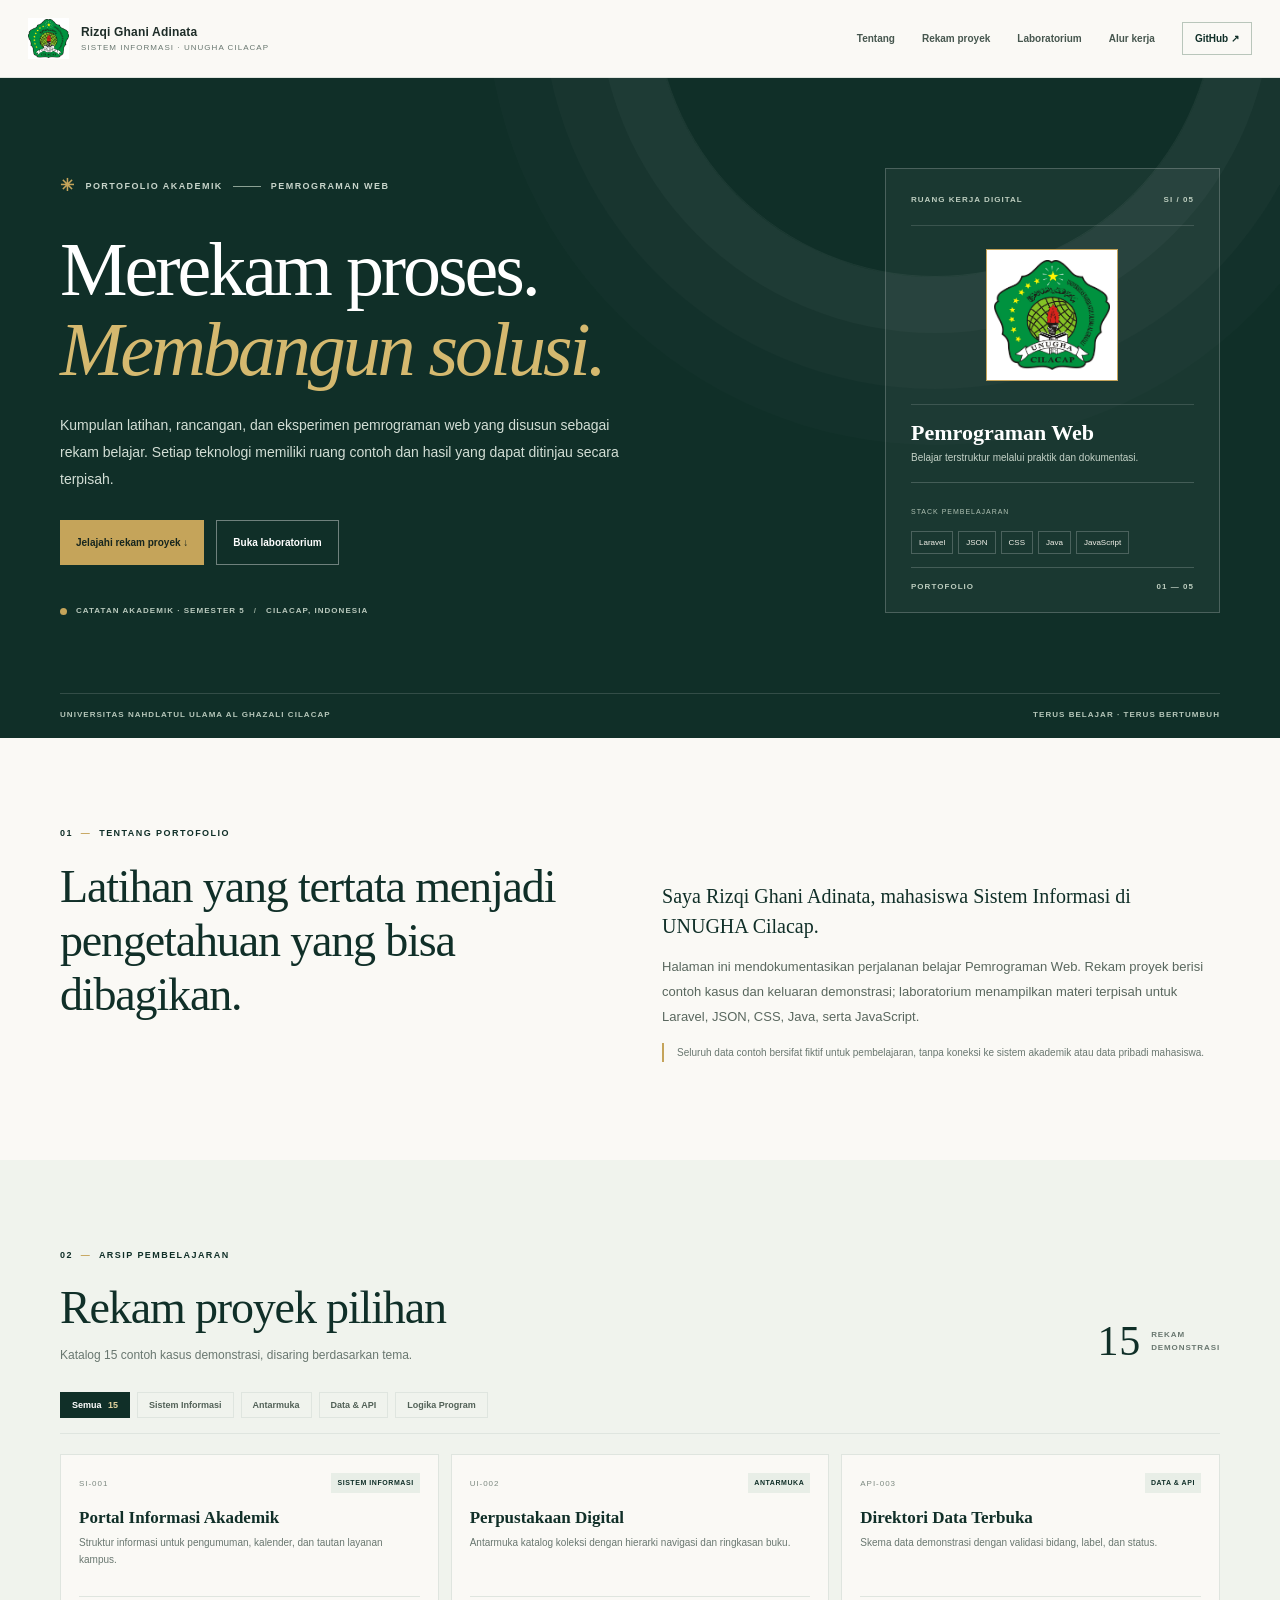
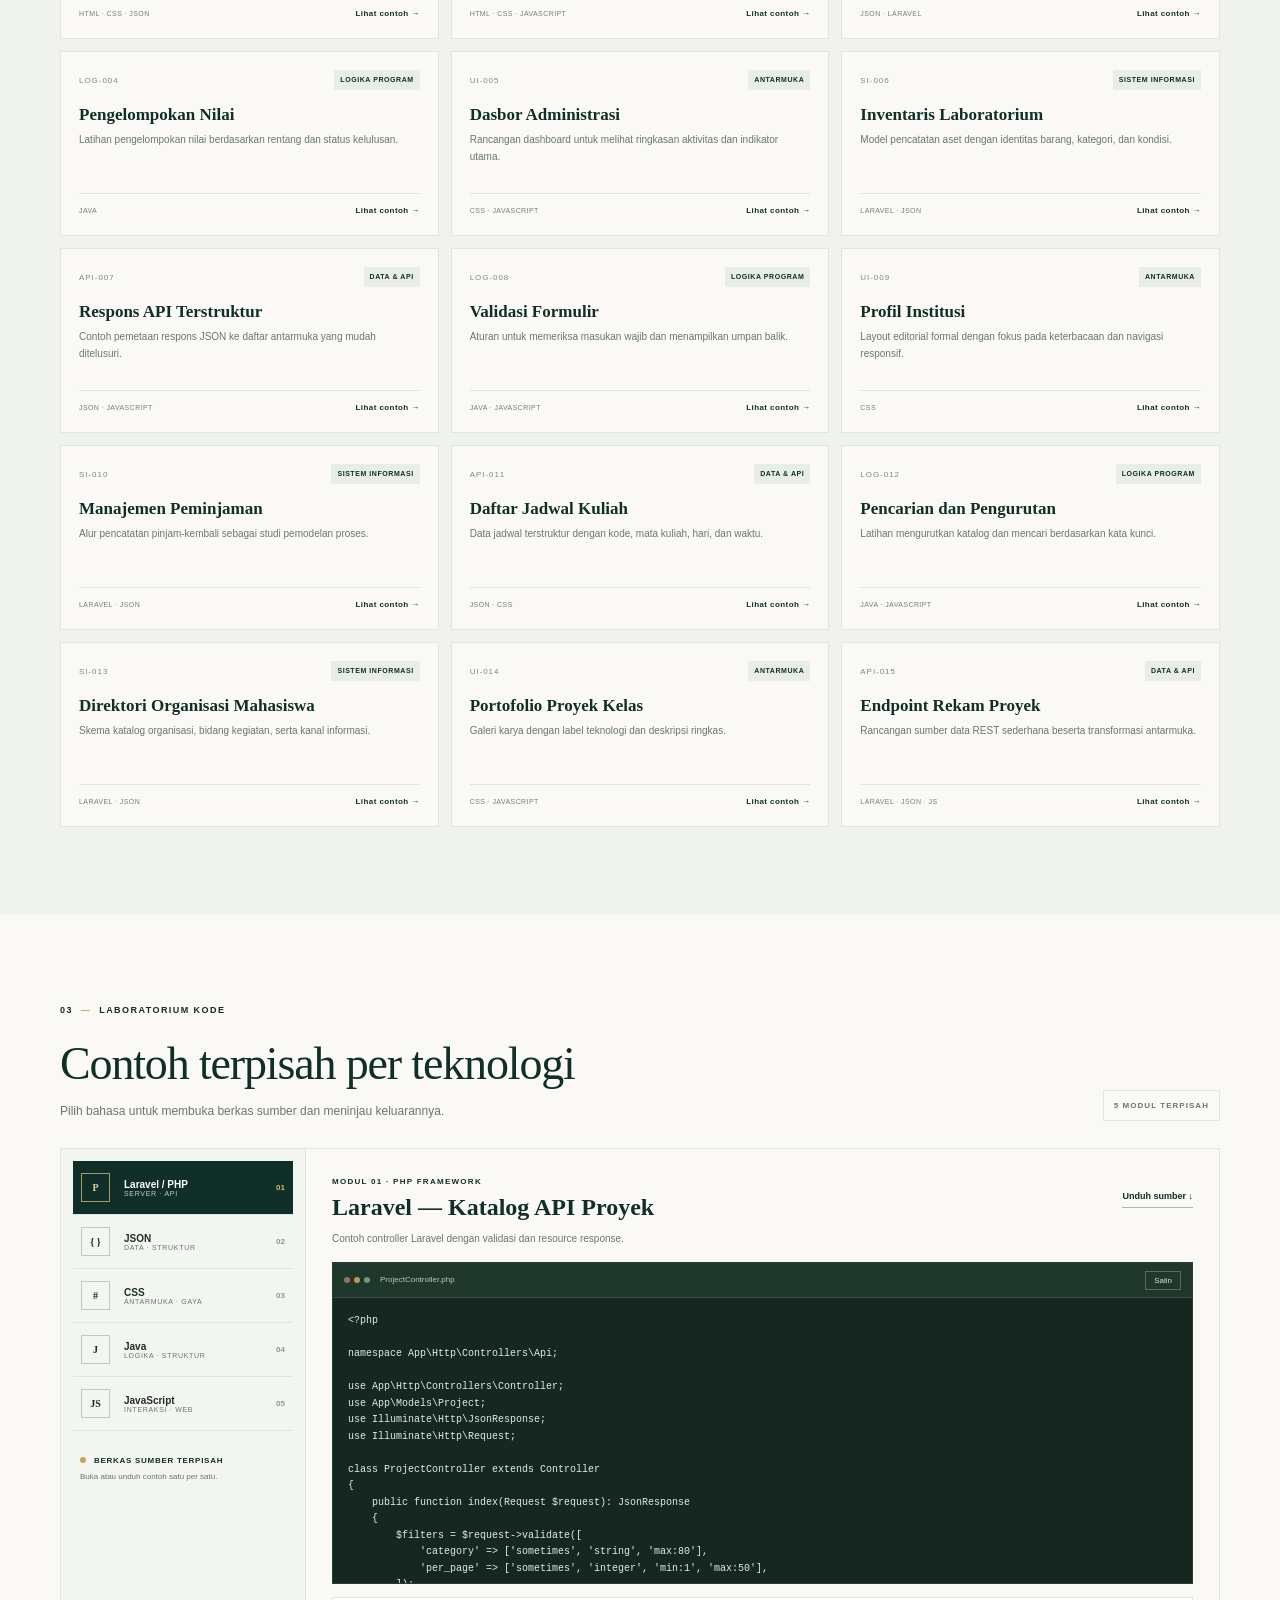
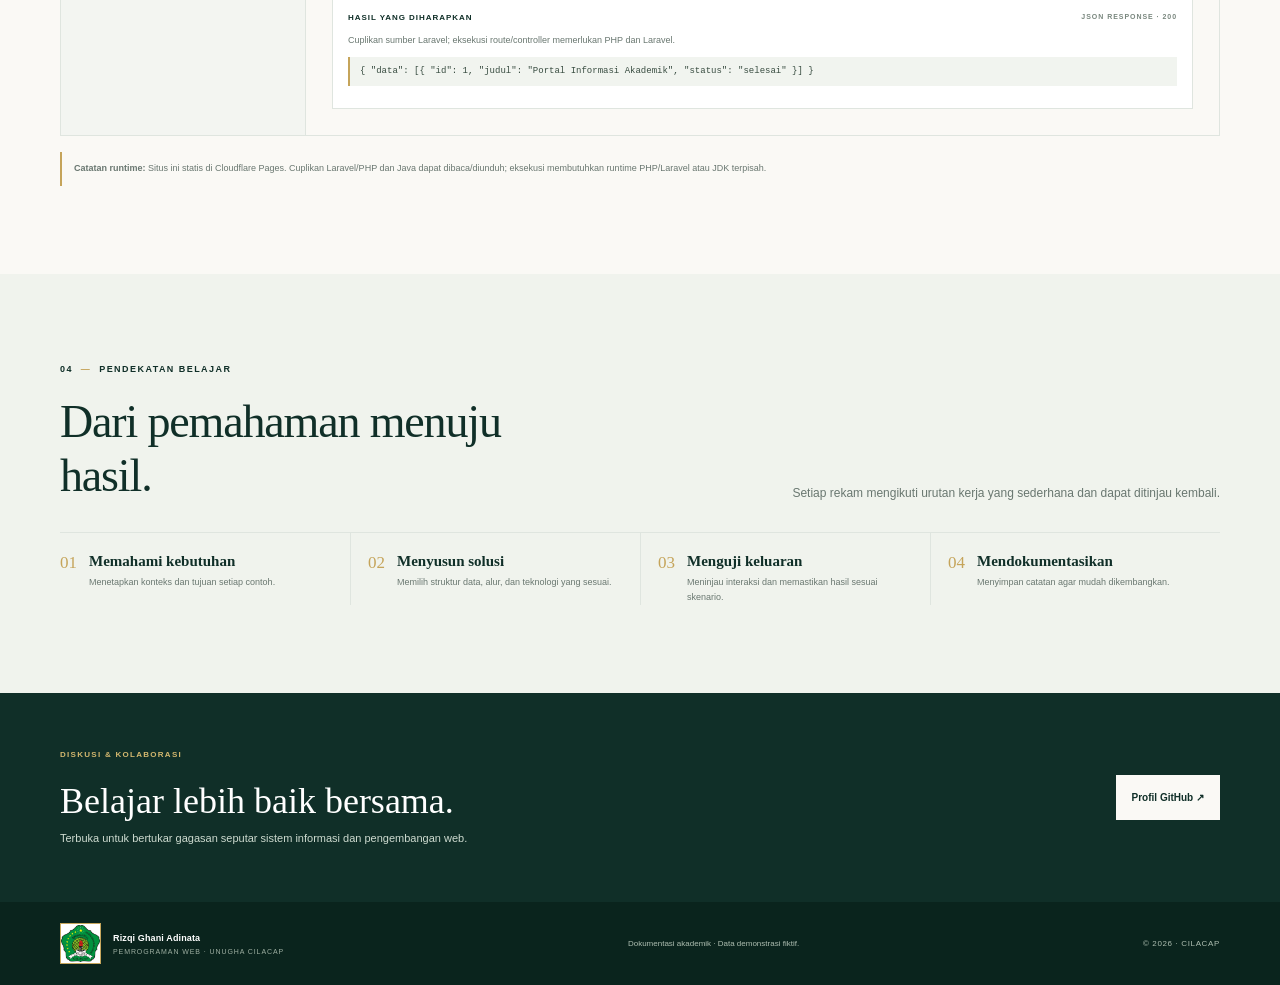
==== commit 08380348: "Add official UNUGHA logo to portfolio" ====
--- a/index.html
+++ b/index.html
@@ -9,10 +9,10 @@
 </head>
 <body>
 <a class="skip-link" href="#main">Lewati ke konten utama</a>
-<header class="topbar"><a class="brand" href="#home" aria-label="Beranda"><span class="brand-mark">RG</span><span class="brand-copy"><strong>Rizqi Ghani Adinata</strong><small>SISTEM INFORMASI · UNUGHA CILACAP</small></span></a><nav class="main-nav" aria-label="Navigasi utama"><a href="#tentang">Tentang</a><a href="#rekam">Rekam proyek</a><a href="#laboratorium">Laboratorium</a><a href="#alur">Alur kerja</a><a class="nav-contact" href="https://github.com/ghani24ep10007-spec" target="_blank" rel="noreferrer">GitHub ↗</a></nav></header>
+<header class="topbar"><a class="brand" href="#home" aria-label="Beranda"><span class="brand-mark"><img src="unugha-logo.jpg" alt="Logo resmi UNUGHA Cilacap"></span><span class="brand-copy"><strong>Rizqi Ghani Adinata</strong><small>SISTEM INFORMASI · UNUGHA CILACAP</small></span></a><nav class="main-nav" aria-label="Navigasi utama"><a href="#tentang">Tentang</a><a href="#rekam">Rekam proyek</a><a href="#laboratorium">Laboratorium</a><a href="#alur">Alur kerja</a><a class="nav-contact" href="https://github.com/ghani24ep10007-spec" target="_blank" rel="noreferrer">GitHub ↗</a></nav></header>
 <main id="main">
 <section class="hero" id="home"><div class="hero-grid wrap"><div class="hero-content"><p class="kicker"><span class="kicker-mark">✳</span> PORTOFOLIO AKADEMIK <i></i> PEMROGRAMAN WEB</p><h1>Merekam proses.<br><em>Membangun solusi.</em></h1><p class="hero-lead">Kumpulan latihan, rancangan, dan eksperimen pemrograman web yang disusun sebagai rekam belajar. Setiap teknologi memiliki ruang contoh dan hasil yang dapat ditinjau secara terpisah.</p><div class="hero-actions"><a class="button button-gold" href="#rekam">Jelajahi rekam proyek ↓</a><a class="button button-outline" href="#laboratorium">Buka laboratorium</a></div><div class="hero-footnote"><span class="status-dot"></span> CATATAN AKADEMIK · SEMESTER 5 <i>/</i> CILACAP, INDONESIA</div></div>
-<aside class="hero-panel" aria-label="Ringkasan teknologi"><div class="panel-head"><span>RUANG KERJA DIGITAL</span><span>SI / 05</span></div><div class="panel-monogram"><span>RG</span><i></i><b></b></div><p class="panel-title">Pemrograman Web</p><p class="panel-subtitle">Belajar terstruktur melalui praktik dan dokumentasi.</p><div class="panel-rule"></div><div class="panel-list"><span>STACK PEMBELAJARAN</span><div><b>Laravel</b><b>JSON</b><b>CSS</b><b>Java</b><b>JavaScript</b></div></div><div class="panel-index"><span>PORTOFOLIO</span><span>01 — 05</span></div></aside></div><div class="hero-bottom wrap"><span>UNIVERSITAS NAHDLATUL ULAMA AL GHAZALI CILACAP</span><span>TERUS BELAJAR · TERUS BERTUMBUH</span></div></section>
+<aside class="hero-panel" aria-label="Ringkasan teknologi"><div class="panel-head"><span>RUANG KERJA DIGITAL</span><span>SI / 05</span></div><div class="panel-monogram"><img src="unugha-logo.jpg" alt="Logo resmi Universitas Nahdlatul Ulama Al Ghazali Cilacap"><i></i><b></b></div><p class="panel-title">Pemrograman Web</p><p class="panel-subtitle">Belajar terstruktur melalui praktik dan dokumentasi.</p><div class="panel-rule"></div><div class="panel-list"><span>STACK PEMBELAJARAN</span><div><b>Laravel</b><b>JSON</b><b>CSS</b><b>Java</b><b>JavaScript</b></div></div><div class="panel-index"><span>PORTOFOLIO</span><span>01 — 05</span></div></aside></div><div class="hero-bottom wrap"><span>UNIVERSITAS NAHDLATUL ULAMA AL GHAZALI CILACAP</span><span>TERUS BELAJAR · TERUS BERTUMBUH</span></div></section>
 <section class="section intro-section" id="tentang"><div class="wrap intro-grid"><div><p class="eyebrow">01 <i>—</i> TENTANG PORTOFOLIO</p><h2>Latihan yang tertata menjadi pengetahuan yang bisa dibagikan.</h2></div><div class="intro-copy"><p class="lead">Saya Rizqi Ghani Adinata, mahasiswa Sistem Informasi di UNUGHA Cilacap.</p><p>Halaman ini mendokumentasikan perjalanan belajar Pemrograman Web. Rekam proyek berisi contoh kasus dan keluaran demonstrasi; laboratorium menampilkan materi terpisah untuk Laravel, JSON, CSS, Java, serta JavaScript.</p><p class="subtle-note">Seluruh data contoh bersifat fiktif untuk pembelajaran, tanpa koneksi ke sistem akademik atau data pribadi mahasiswa.</p></div></div></section>
 <section class="section records-section" id="rekam"><div class="wrap"><div class="section-heading"><div><p class="eyebrow">02 <i>—</i> ARSIP PEMBELAJARAN</p><h2>Rekam proyek pilihan</h2><p class="section-desc">Katalog 15 contoh kasus demonstrasi, disaring berdasarkan tema.</p></div><div class="record-count"><strong id="record-count">15</strong><span>REKAM<br>DEMONSTRASI</span></div></div>
 <div class="filter-bar" role="group" aria-label="Filter rekam proyek"><button class="filter-chip active" type="button" data-filter="Semua" aria-pressed="true">Semua <span>15</span></button><button class="filter-chip" type="button" data-filter="Sistem Informasi" aria-pressed="false">Sistem Informasi</button><button class="filter-chip" type="button" data-filter="Antarmuka" aria-pressed="false">Antarmuka</button><button class="filter-chip" type="button" data-filter="Data & API" aria-pressed="false">Data &amp; API</button><button class="filter-chip" type="button" data-filter="Logika Program" aria-pressed="false">Logika Program</button></div>
@@ -50,5 +50,5 @@
 <section class="section process-section" id="alur"><div class="wrap"><div class="section-heading"><div><p class="eyebrow">04 <i>—</i> PENDEKATAN BELAJAR</p><h2>Dari pemahaman menuju hasil.</h2></div><p class="section-desc">Setiap rekam mengikuti urutan kerja yang sederhana dan dapat ditinjau kembali.</p></div><ol class="process-list"><li><span>01</span><div><h3>Memahami kebutuhan</h3><p>Menetapkan konteks dan tujuan setiap contoh.</p></div></li><li><span>02</span><div><h3>Menyusun solusi</h3><p>Memilih struktur data, alur, dan teknologi yang sesuai.</p></div></li><li><span>03</span><div><h3>Menguji keluaran</h3><p>Meninjau interaksi dan memastikan hasil sesuai skenario.</p></div></li><li><span>04</span><div><h3>Mendokumentasikan</h3><p>Menyimpan catatan agar mudah dikembangkan.</p></div></li></ol></div></section>
 <section class="contact-section"><div class="wrap contact-inner"><div><p class="eyebrow">DISKUSI &amp; KOLABORASI</p><h2>Belajar lebih baik bersama.</h2><p>Terbuka untuk bertukar gagasan seputar sistem informasi dan pengembangan web.</p></div><a class="button button-light" href="https://github.com/ghani24ep10007-spec" target="_blank" rel="noreferrer">Profil GitHub ↗</a></div></section>
 </main>
-<footer class="site-footer"><div class="wrap footer-inner"><a class="footer-brand" href="#home"><span class="brand-mark">RG</span><span><strong>Rizqi Ghani Adinata</strong><small>PEMROGRAMAN WEB · UNUGHA CILACAP</small></span></a><p>Dokumentasi akademik · Data demonstrasi fiktif.</p><span class="copyright">© 2026 · CILACAP</span></div></footer>
+<footer class="site-footer"><div class="wrap footer-inner"><a class="footer-brand" href="#home"><span class="brand-mark"><img src="unugha-logo.jpg" alt="Logo resmi UNUGHA Cilacap"></span><span><strong>Rizqi Ghani Adinata</strong><small>PEMROGRAMAN WEB · UNUGHA CILACAP</small></span></a><p>Dokumentasi akademik · Data demonstrasi fiktif.</p><span class="copyright">© 2026 · CILACAP</span></div></footer>
 </body></html>
--- a/style.css
+++ b/style.css
@@ -1102,3 +1102,7 @@
 }
 
 }
+
+.brand-mark img{width:100%;height:100%;object-fit:contain;background:#fff}
+.panel-monogram img{width:132px;height:132px;object-fit:contain;background:#fff;position:relative;z-index:2;border:1px solid var(--gold);padding:7px}
+@media(max-width:600px){.panel-monogram img{width:100px;height:100px}}
